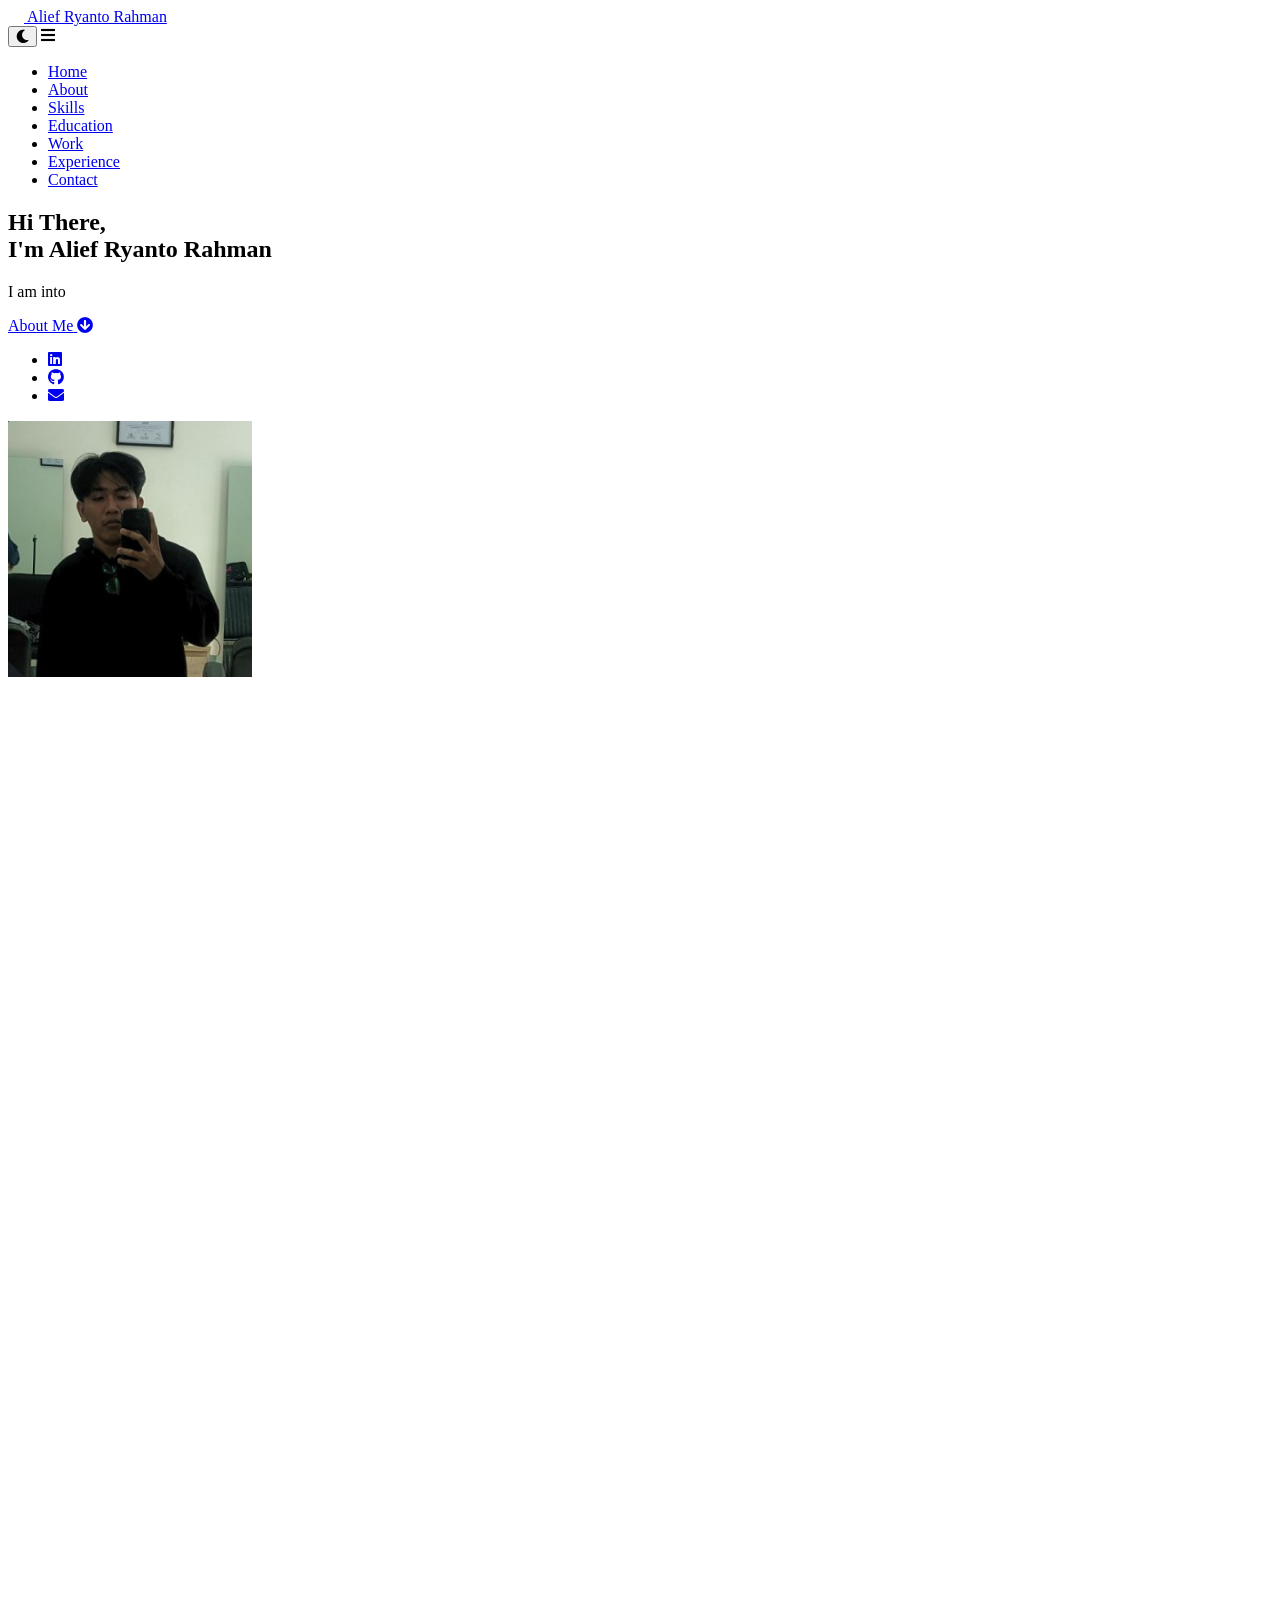
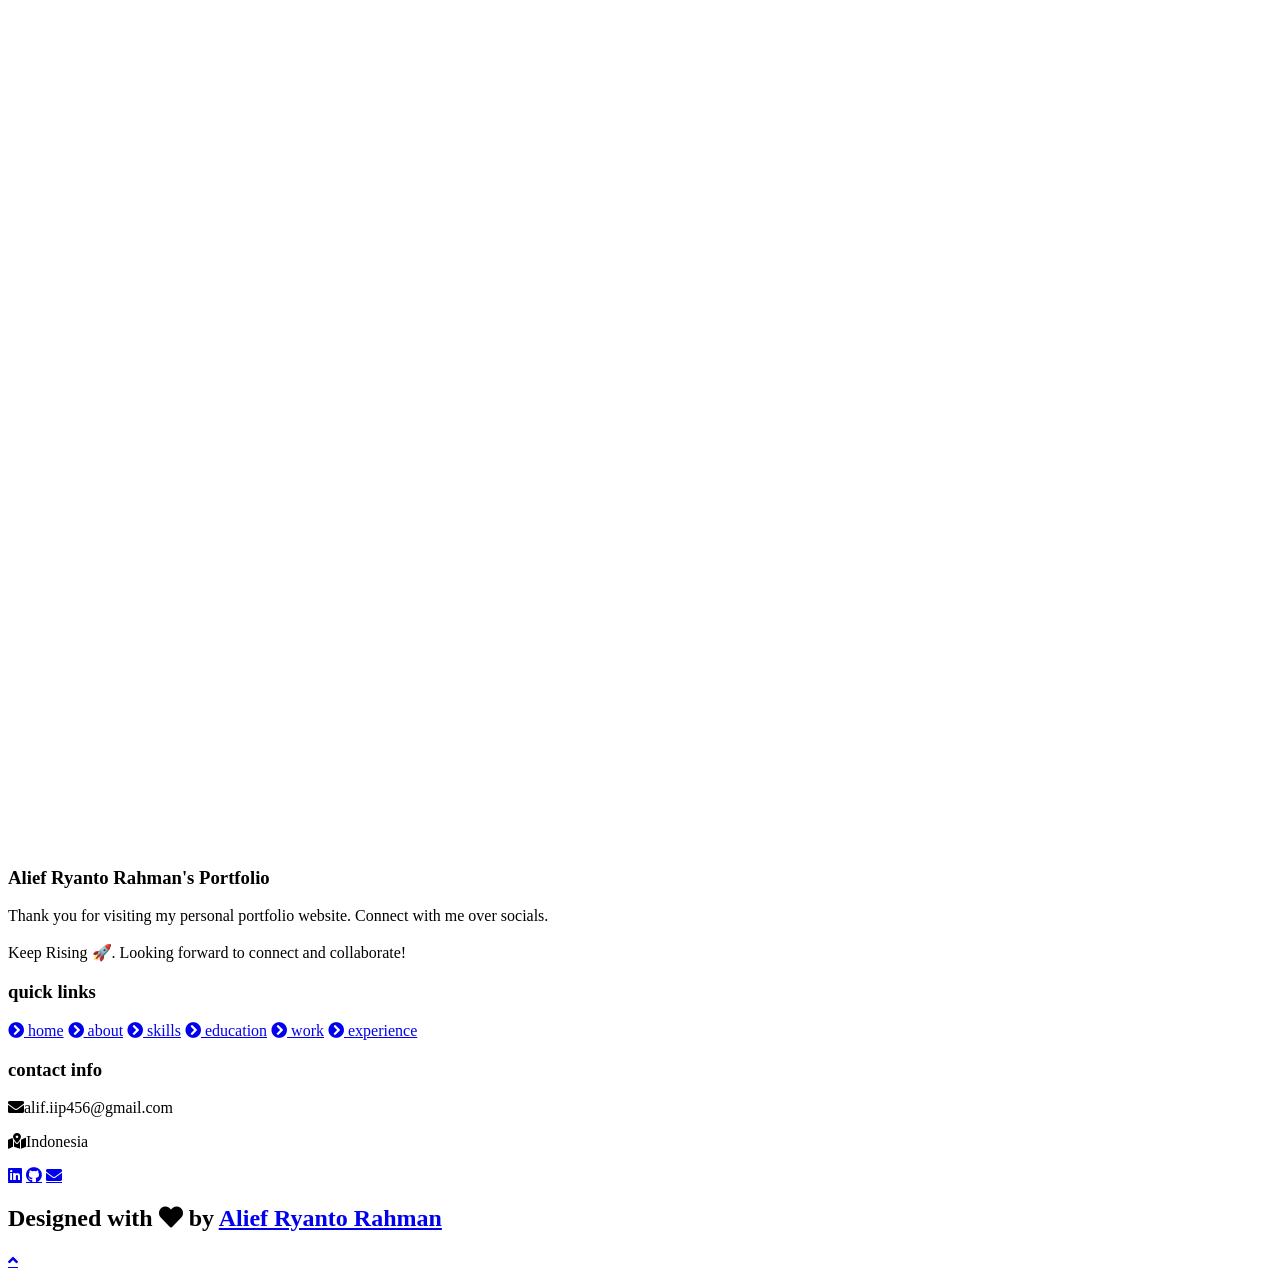
==== index.html @ 2945ee15 "Tampilkan proyek di halaman utama" ====
<!DOCTYPE html>
<html lang="en">
<head>
    <meta charset="UTF-8">
    <meta http-equiv="X-UA-Compatible" content="IE=edge">
    <meta name="viewport" content="width=device-width, initial-scale=1.0">
    <meta name="keywords" content="Alief Ryanto Rahman, portfolio, web developer, personal portfolio" />
    <meta name="description" content="Welcome to Alief Ryanto Rahman's Portfolio website." />
    <!-- Custom CSS -->
    <link rel="stylesheet" href="./assets/css/style.css">
    <!-- AOS (Animate On Scroll) CSS -->
    <link href="https://unpkg.com/aos@2.3.1/dist/aos.css" rel="stylesheet">
    <!-- Font Awesome -->
    <link rel="stylesheet" href="https://cdnjs.cloudflare.com/ajax/libs/font-awesome/5.15.3/css/all.min.css" integrity="sha512-iBBXm8fW90+nuLcSKlbmrPcLa0OT92xO1BIsZ+ywDWZCvqsWgccV3gFoRBv0z+8dLJgyAHIhR35VZc2oM/gI1w==" crossorigin="anonymous" referrerpolicy="no-referrer" />
    <!-- Favicon -->
    <link id='favicon' rel="shortcut icon" href="./assets/images/favicon.png" type="image/x-png">
    <title>Portfolio | Alief Ryanto Rahman</title>
</head>
<body oncontextmenu="return false">

<!-- pre loader -->
<!-- <div class="loader-container">
  <img draggable="false" src="./assets/images/preloader.gif" alt="">
</div> -->

<!-- navbar starts -->
<header>
        <a href="/" class="logo"><i class="fab fa-code"></i> Alief Ryanto Rahman</a>

        <div class="header-actions">
            <button id="dark-mode-toggle" class="dark-mode-btn" aria-label="Toggle Dark Mode">
                <i class="fas fa-moon"></i>
            </button>
            <div id="menu" class="fas fa-bars"></div>
        </div>
        <nav class="navbar">
            <ul>
            <li><a class="active" href="#home">Home</a></li>
            <li><a href="#about">About</a></li>
            <li><a href="#skills">Skills</a></li>
            <li><a href="#education">Education</a></li>
            <li><a href="#work">Work</a></li>
            <li><a href="#experience">Experience</a></li>
            <li><a href="#contact">Contact</a></li>
            </ul>
        </nav>
</header>
<!-- navbar ends -->


<!-- hero section starts -->
<section class="home" id="home">
    <div id="particles-js"></div>

    <div class="content">
    <h2>Hi There,<br/> I'm <span>Alief Ryanto Rahman</span></h2>
    <p>I am into <span class="typing-text"></span></p>
    <a href="#about" class="btn"><span>About Me</span>
      <i class="fas fa-arrow-circle-down"></i>
    </a>
    <div class="socials">
        <ul class="social-icons">
          <li><a class="linkedin" aria-label="LinkedIn" href="https://www.linkedin.com/in/alief-ryanto-rahman-9706b3288" target="_blank"><i class="fab fa-linkedin"></i></a></li> 
          <li><a class="github" aria-label="GitHub" href="https://github.com/lifrmn" target="_blank"><i class="fab fa-github"></i></a></li>
          <li><a class="envelope" aria-label="Email" href="mailto:alif.iip456@gmail.com"><i class="fas fa-envelope"></i></a></li>
        </ul>
      </div>
    </div>
<div class="image">
  <img draggable="false" class="tilt" src="./assets/images/foto-saya.jpg" onerror="this.onerror=null;this.src='./assets/images/hero.png';" alt="Foto Alief Ryanto Rahman">
</div>
</section>
<!-- hero section ends -->


<!-- about section starts -->
<section class="about" id="about" data-aos="fade-up" data-aos-duration="1000">
    <h2 class="heading" data-aos="zoom-in"><i class="fas fa-user-alt"></i> About <span>Me</span></h2>
    
    <div class="row">

    <div class="image">
      <img draggable="false" class="tilt" src="./assets/images/foto-saya.jpg" onerror="this.onerror=null;this.src='./assets/images/hero.png';" alt="Portrait of Alief Ryanto Rahman">
    </div>
    <div class="content">
        <h3>I'm Alief Ryanto Rahman</h3>
        <span class="tag">Informatics Engineering Student | Web Developer</span>
        
        <p>I am an Informatics Engineering student at Universitas Muhammadiyah Makassar.
          I focus on web development and digital technology, and I keep improving my skills through personal and academic projects.
          I build practical and responsive websites using HTML, CSS, JavaScript, and modern web tools.
          My main projects include UMKM Kue Tradisional and Website Kucing Polewali Mandar.</p>
        
        <div class="box-container">
            <div class="box">
              <p><span> email : </span> alif.iip456@gmail.com</p>
              <p><span> place : </span> Indonesia</p>
            </div>
        </div>
        
        <div class="resumebtn">
            <a href="https://drive.google.com/file/d/1rZiXl562q7aVyk1kJ2nO85YBAq8ixTiw/view" target="_blank" class="btn"><span>Resume</span>
                <i class="fas fa-chevron-right"></i>
            </a>
        </div>

    </div>
    </div>
</section>
<!-- about section ends -->

<!-- skills section starts -->
<section class="skills" id="skills" data-aos="fade-up" data-aos-duration="1000">

    <h2 class="heading" data-aos="zoom-in"><i class="fas fa-laptop-code"></i> Skills & <span>Abilities</span></h2>

    <div class="container">
          <div class="row" id="skillsContainer">

            <!-- <div class="bar">
              <div class="info">
                <img src="https://img.icons8.com/color/48/000000/adobe-xd.png"/>
                <span>AdobeXD</span>
              </div>
            </div> -->

      </div>
</div>
</section>
<!-- skills section ends -->


<!-- education section starts -->
<section class="education" id="education" data-aos="fade-up" data-aos-duration="1000">

  <h1 class="heading" data-aos="zoom-in"><i class="fas fa-graduation-cap"></i> My <span>Education</span></h1>

    <p class="qoute">Education is not the learning of facts, but the training of the mind to think.</p>

    <div class="box-container">

    <div class="box">
        <div class="image">
        <img draggable="false" src="./assets/images/educat/unismuh.png" alt="Universitas Muhammadiyah Makassar">
        </div>
        <div class="content">
        <h3>Bachelor of Engineering in Informatics</h3>
        <p>Universitas Muhammadiyah Makassar</p>
        <h4>2022-2026 | Pursuing</h4>
        </div>
    </div>

    <div class="box">
      <div class="image">
      <img draggable="false" src="./assets/images/educat/school.jpg" alt="SMAN 3 Polewali Mandar">
      </div>
      <div class="content">
      <h3>Senior High School (SMA)</h3>
      <p>SMA 3 Polewali Mandar</p>
      <h4>2018-2021 | Completed</h4>
      </div>
    </div>

</div>
</section>
<!-- education section ends -->


<!-- work project section starts -->
<section class="work" id="work" data-aos="fade-up" data-aos-duration="1000">

  <h2 class="heading" data-aos="zoom-in"><i class="fas fa-laptop-code"></i> Projects <span>Made</span></h2>

  <div class="box-container">

    <!-- <div class="box tilt">
      <img draggable="false" src="./assets/images/projects/portfolio1.PNG" alt="" />
      <div class="content">
        <div class="tag">
        <h3>Portfolio Website</h3>
        </div>
        <div class="desc">
          <p>Personal portfolio website. Don't need much info about it, just scroll down. You're here only!</p>
          <div class="btns">
            <a href="#" class="btn" target="_blank"><i class="fas fa-eye"></i> View</a>
            <a href="https://github.com/lifrmn/Portfolio-Website" class="btn" target="_blank">Code <i class="fas fa-code"></i></a>
          </div>
        </div>
      </div>
    </div> -->

</div>

<div class="viewall">
  <a href="/projects" class="btn"><span>View All</span>
    <i class="fas fa-arrow-right"></i>
</a>
</div>

</section>
<!-- work project section ends -->

<!-- experience section starts -->
<section class="experience" id="experience" data-aos="fade-up" data-aos-duration="1000">

  <h2 class="heading" data-aos="zoom-in"><i class="fas fa-briefcase"></i> Experience </h2>

  <div class="timeline">

    <div class="container right">
      <div class="content">
        <div class="tag">
          <h2>Universitas Muhammadiyah Makassar</h2>
        </div>
        <div class="desc">
            <h3>Informatics Engineering Student</h3>
            <p>2022 - Present</p>
        </div>
      </div>
    </div>

    <div class="container left">
      <div class="content">
        <div class="tag">
          <h2>UMKM Kue Tradisional</h2>
        </div>
        <div class="desc">
            <h3>Web Project Development</h3>
            <p>Personal Project</p>
        </div>
      </div>
    </div>

    <div class="container right">
      <div class="content">
        <div class="tag">
          <h2>Website Kucing Polewali Mandar</h2>
        </div>
        <div class="desc">
            <h3>Web Project Development</h3>
            <p>Personal Project</p>
        </div>
      </div>
    </div>
  </div>

  <div class="morebtn">
    <a href="/experience" class="btn"><span>View All</span>
      <i class="fas fa-arrow-right"></i>
  </a>
  </div>

</div>

</section>
<!-- experience section ends -->

<!-- contact section starts -->
<section class="contact" id="contact" data-aos="fade-up" data-aos-duration="1000">
  
  <h2 class="heading" data-aos="zoom-in"><i class="fas fa-headset"></i> Get in <span>Touch</span></h2>

  <div class="container">
    <div class="content">
      <div class="image-box">
        <img draggable="false" src="./assets/images/contact1.png" alt="">
      </div>
    <form id="contact-form">
      
      <div class="form-group">
        <div class="field">
          <input type="text" name="name" placeholder="Name" required>
          <i class='fas fa-user'></i>
        </div>
        <div class="field">
          <input type="text" name="email" placeholder="Email" required>
          <i class='fas fa-envelope'></i>
        </div>
        <div class="field">
          <input type="text" name="phone" placeholder="Phone">
          <i class='fas fa-phone-alt'></i>
        </div>
        <div class="message">
        <textarea placeholder="Message" name="message" required></textarea>
        <i class="fas fa-comment-dots"></i>
        </div>
        </div>
      <div class="button-area">
        <button type="submit">
          Submit <i class="fa fa-paper-plane"></i></button>
      </div>
    </form>
  </div>
  </div>
</section>
<!-- contact section ends -->


<!-- footer section starts -->
<section class="footer">

  <div class="box-container">

      <div class="box">
          <h3>Alief Ryanto Rahman's Portfolio</h3>
          <p>Thank you for visiting my personal portfolio website. Connect with me over socials. <br/> <br/> Keep Rising 🚀. Looking forward to connect and collaborate!</p>
      </div>

      <div class="box">
          <h3>quick links</h3>
          <a href="#home"><i class="fas fa-chevron-circle-right"></i> home</a>
          <a href="#about"><i class="fas fa-chevron-circle-right"></i> about</a>
          <a href="#skills"><i class="fas fa-chevron-circle-right"></i> skills</a>
          <a href="#education"><i class="fas fa-chevron-circle-right"></i> education</a>
          <a href="#work"><i class="fas fa-chevron-circle-right"></i> work</a>
          <a href="#experience"><i class="fas fa-chevron-circle-right"></i> experience</a>
      </div>

      <div class="box">
          <h3>contact info</h3>
          <p> <i class="fas fa-envelope"></i>alif.iip456@gmail.com</p>
          <p> <i class="fas fa-map-marked-alt"></i>Indonesia</p>
          <div class="share">

              <a href="https://www.linkedin.com/in/alief-ryanto-rahman-9706b3288" class="fab fa-linkedin" aria-label="LinkedIn" target="_blank"></a>
              <a href="https://github.com/lifrmn" class="fab fa-github" aria-label="GitHub" target="_blank"></a>
              <a href="mailto:alif.iip456@gmail.com" class="fas fa-envelope" aria-label="Mail" target="_blank"></a>
          </div>
      </div>
  </div>

  <h1 class="credit">Designed with <i class="fa fa-heart pulse"></i> by <a href="https://www.linkedin.com/in/alief-ryanto-rahman-9706b3288"> Alief Ryanto Rahman</a></h1>

</section>
<!-- footer section ends -->


<!-- scroll top btn -->
<a href="#home" aria-label="ScrollTop" class="fas fa-angle-up" id="scroll-top"></a>
<!-- scroll back to top -->


<!-- ==== ALL MAJOR JAVASCRIPT CDNS STARTS ==== -->
<!-- jquery cdn -->
<script src="https://cdnjs.cloudflare.com/ajax/libs/jquery/3.6.0/jquery.min.js" integrity="sha512-894YE6QWD5I59HgZOGReFYm4dnWc1Qt5NtvYSaNcOP+u1T9qYdvdihz0PPSiiqn/+/3e7Jo4EaG7TubfWGUrMQ==" crossorigin="anonymous" referrerpolicy="no-referrer"></script>

<!-- typed.js cdn -->
<script src="https://cdnjs.cloudflare.com/ajax/libs/typed.js/2.0.5/typed.min.js" integrity="sha512-1KbKusm/hAtkX5FScVR5G36wodIMnVd/aP04af06iyQTkD17szAMGNmxfNH+tEuFp3Og/P5G32L1qEC47CZbUQ==" crossorigin="anonymous" referrerpolicy="no-referrer"></script>

<!-- particle.js links -->
<script src="./assets/js/particles.min.js"></script>
<script src="./assets/js/app.js"></script>

<!-- vanilla tilt.js links -->
<script src="https://cdnjs.cloudflare.com/ajax/libs/vanilla-tilt/1.7.0/vanilla-tilt.min.js" integrity="sha512-SttpKhJqONuBVxbRcuH0wezjuX+BoFoli0yPsnrAADcHsQMW8rkR84ItFHGIkPvhnlRnE2FaifDOUw+EltbuHg==" crossorigin="anonymous" referrerpolicy="no-referrer"></script>

<!-- scroll reveal anim -->
<script src="https://unpkg.com/scrollreveal"></script>

<!-- AOS (Animate On Scroll) JS -->
<script src="https://unpkg.com/aos@2.3.1/dist/aos.js"></script>

<script
      type="text/javascript"
      src="https://cdn.jsdelivr.net/npm/emailjs-com@3/dist/email.min.js"
    ></script>

<!-- ==== ALL MAJOR JAVASCRIPT CDNS ENDS ==== -->

<script src="./assets/js/script.js"></script>

<script>
  fetch('/projects/projects.json')
    .then(res => res.json())
    .then(projects => {
      let container = document.querySelector('.work .box-container');
      let html = '';
      projects.forEach(p => {
        html += `
        <div class="box tilt">
          <img draggable="false" src="/assets/images/projects/${p.image}" alt="${p.name}" />
          <div class="content">
            <div class="tag"><h3>${p.name}</h3></div>
            <div class="desc">
              <p>${p.desc}</p>
              <div class="btns">
                <a href="${p.links.view}" class="btn" target="_blank"><i class="fas fa-eye"></i> View</a>
                <a href="${p.links.code}" class="btn" target="_blank">Code <i class="fas fa-code"></i></a>
              </div>
            </div>
          </div>
        </div>`;
      });
      container.innerHTML = html;
    });
</script>

</body>
</html>
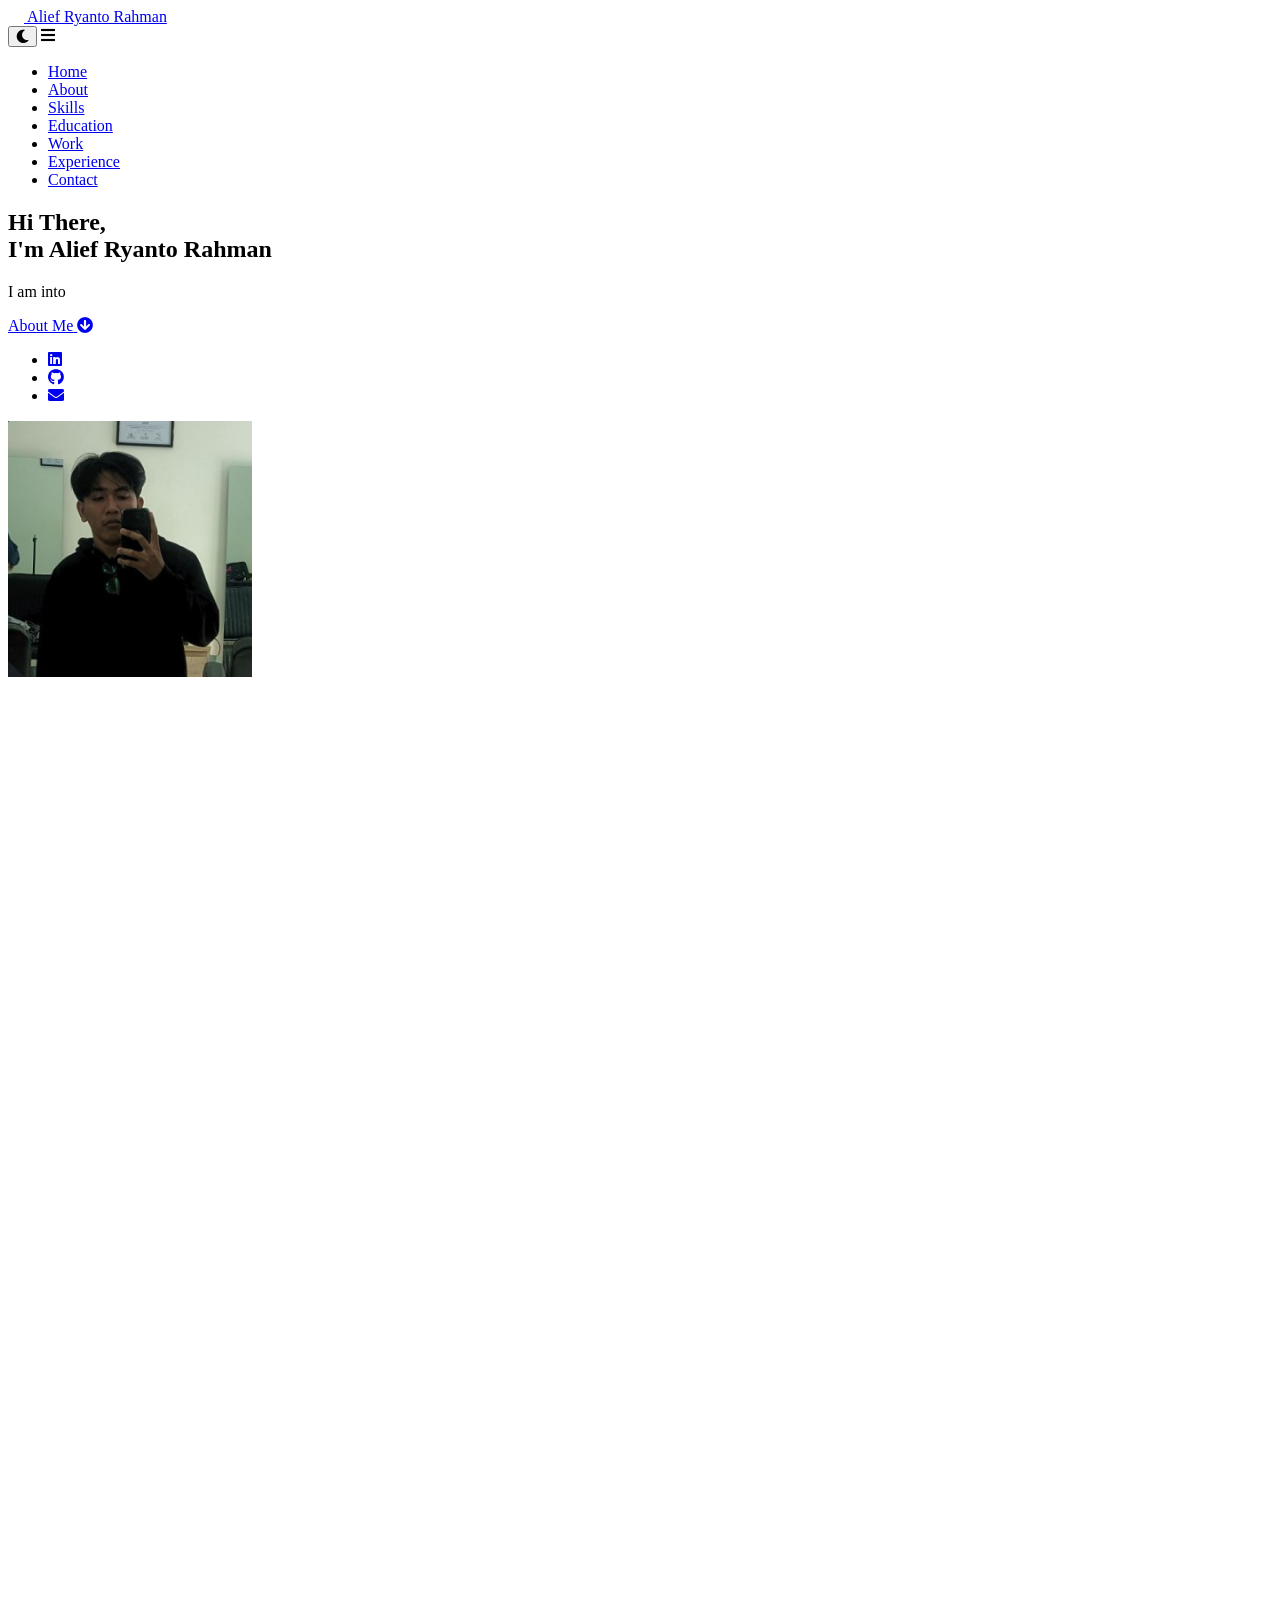
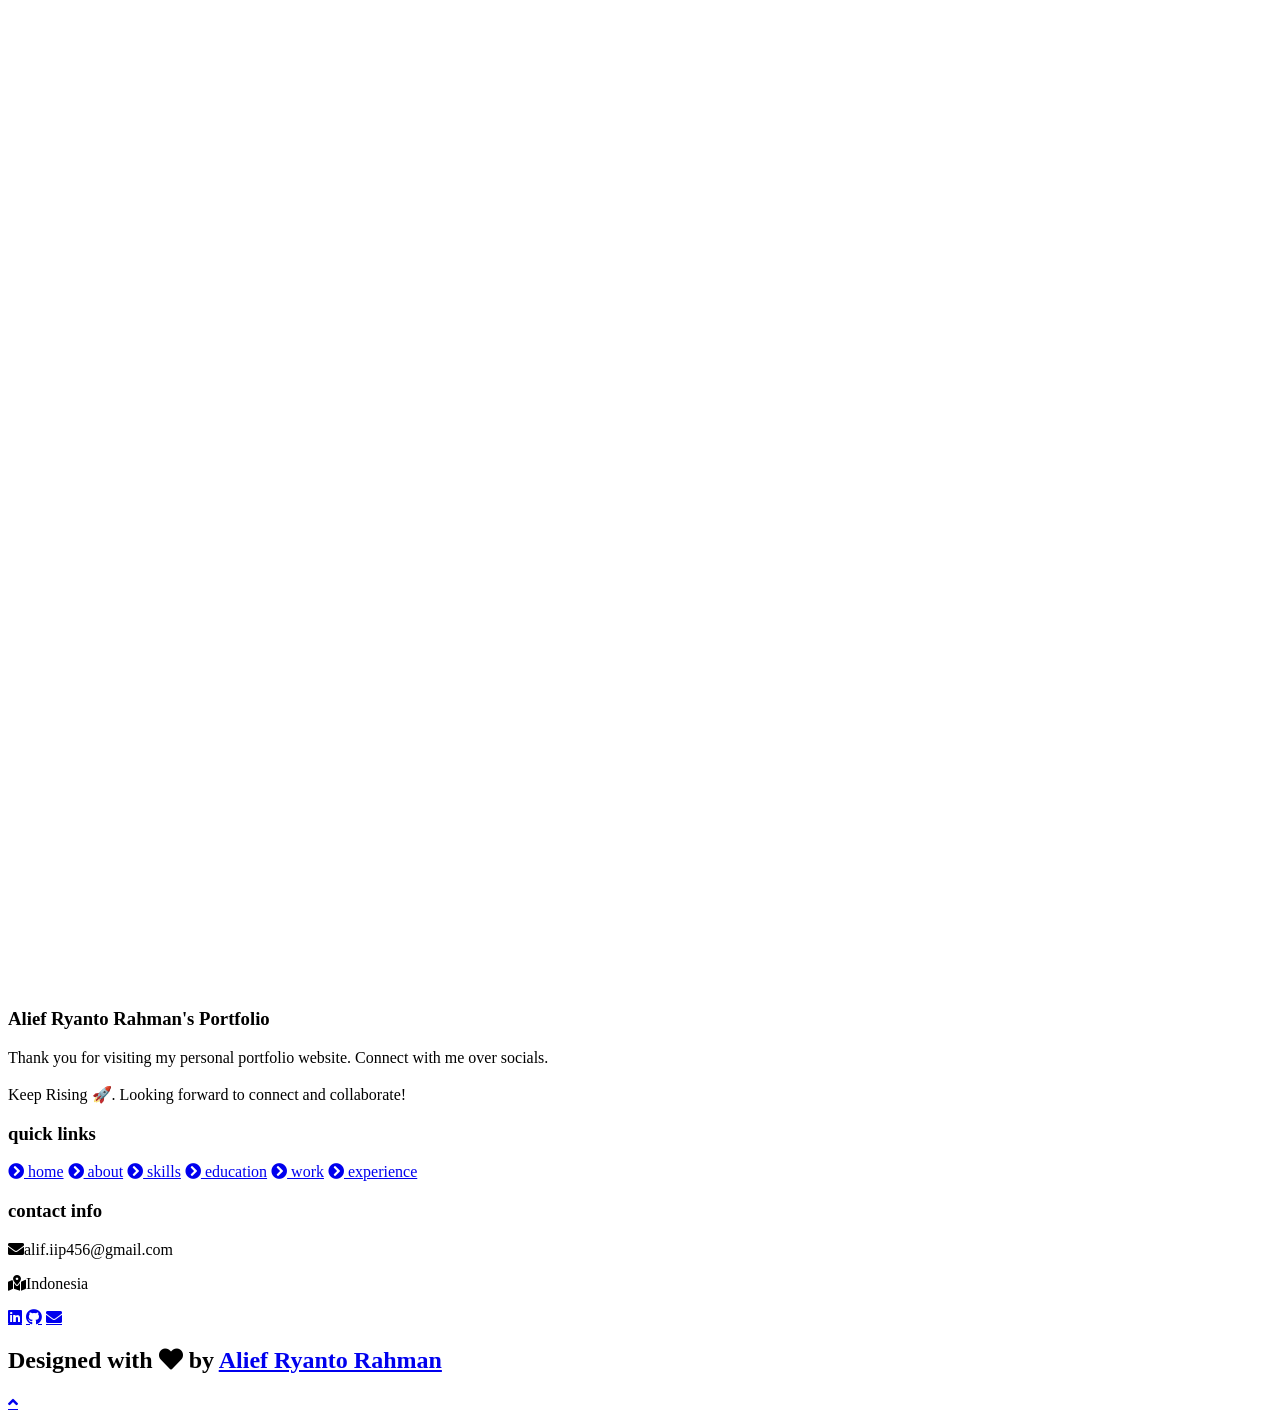
==== commit d1681611: "Hapus nomor HP dari about" ====
--- a/index.html
+++ b/index.html
@@ -86,15 +86,12 @@
         <h3>I'm Alief Ryanto Rahman</h3>
         <span class="tag">Informatics Engineering Student | Web Developer</span>
         
-        <p>I am an Informatics Engineering student at Universitas Muhammadiyah Makassar.
-          I focus on web development and digital technology, and I keep improving my skills through personal and academic projects.
-          I build practical and responsive websites using HTML, CSS, JavaScript, and modern web tools.
-          My main projects include UMKM Kue Tradisional and Website Kucing Polewali Mandar.</p>
+        <p>Third-year Informatics Engineering student at Universitas Muhammadiyah Makassar with a strong foundation in web and application development. Passionate about finance, economics, stocks, cryptocurrency, and digital technologies. Experienced in IT operations and financial administration through internship at the Department of Industry and Trade of South Sulawesi Province.</p>
         
         <div class="box-container">
             <div class="box">
               <p><span> email : </span> alif.iip456@gmail.com</p>
-              <p><span> place : </span> Indonesia</p>
+              <p><span> place : </span> Makassar, South Sulawesi, Indonesia</p>
             </div>
         </div>
         
@@ -208,6 +205,19 @@
   <div class="timeline">
 
     <div class="container right">
+      <div class="content">
+        <div class="tag">
+          <h2>Dinas Perindustrian dan Perdagangan Prov. Sulawesi Selatan</h2>
+        </div>
+        <div class="desc">
+            <h3>Finance Intern</h3>
+            <p>July 2025 – October 2025</p>
+            <p>Assisted with recording, filing, and reviewing financial documents. Performed data entry and organized financial records according to department requirements.</p>
+        </div>
+      </div>
+    </div>
+
+    <div class="container left">
       <div class="content">
         <div class="tag">
           <h2>Universitas Muhammadiyah Makassar</h2>
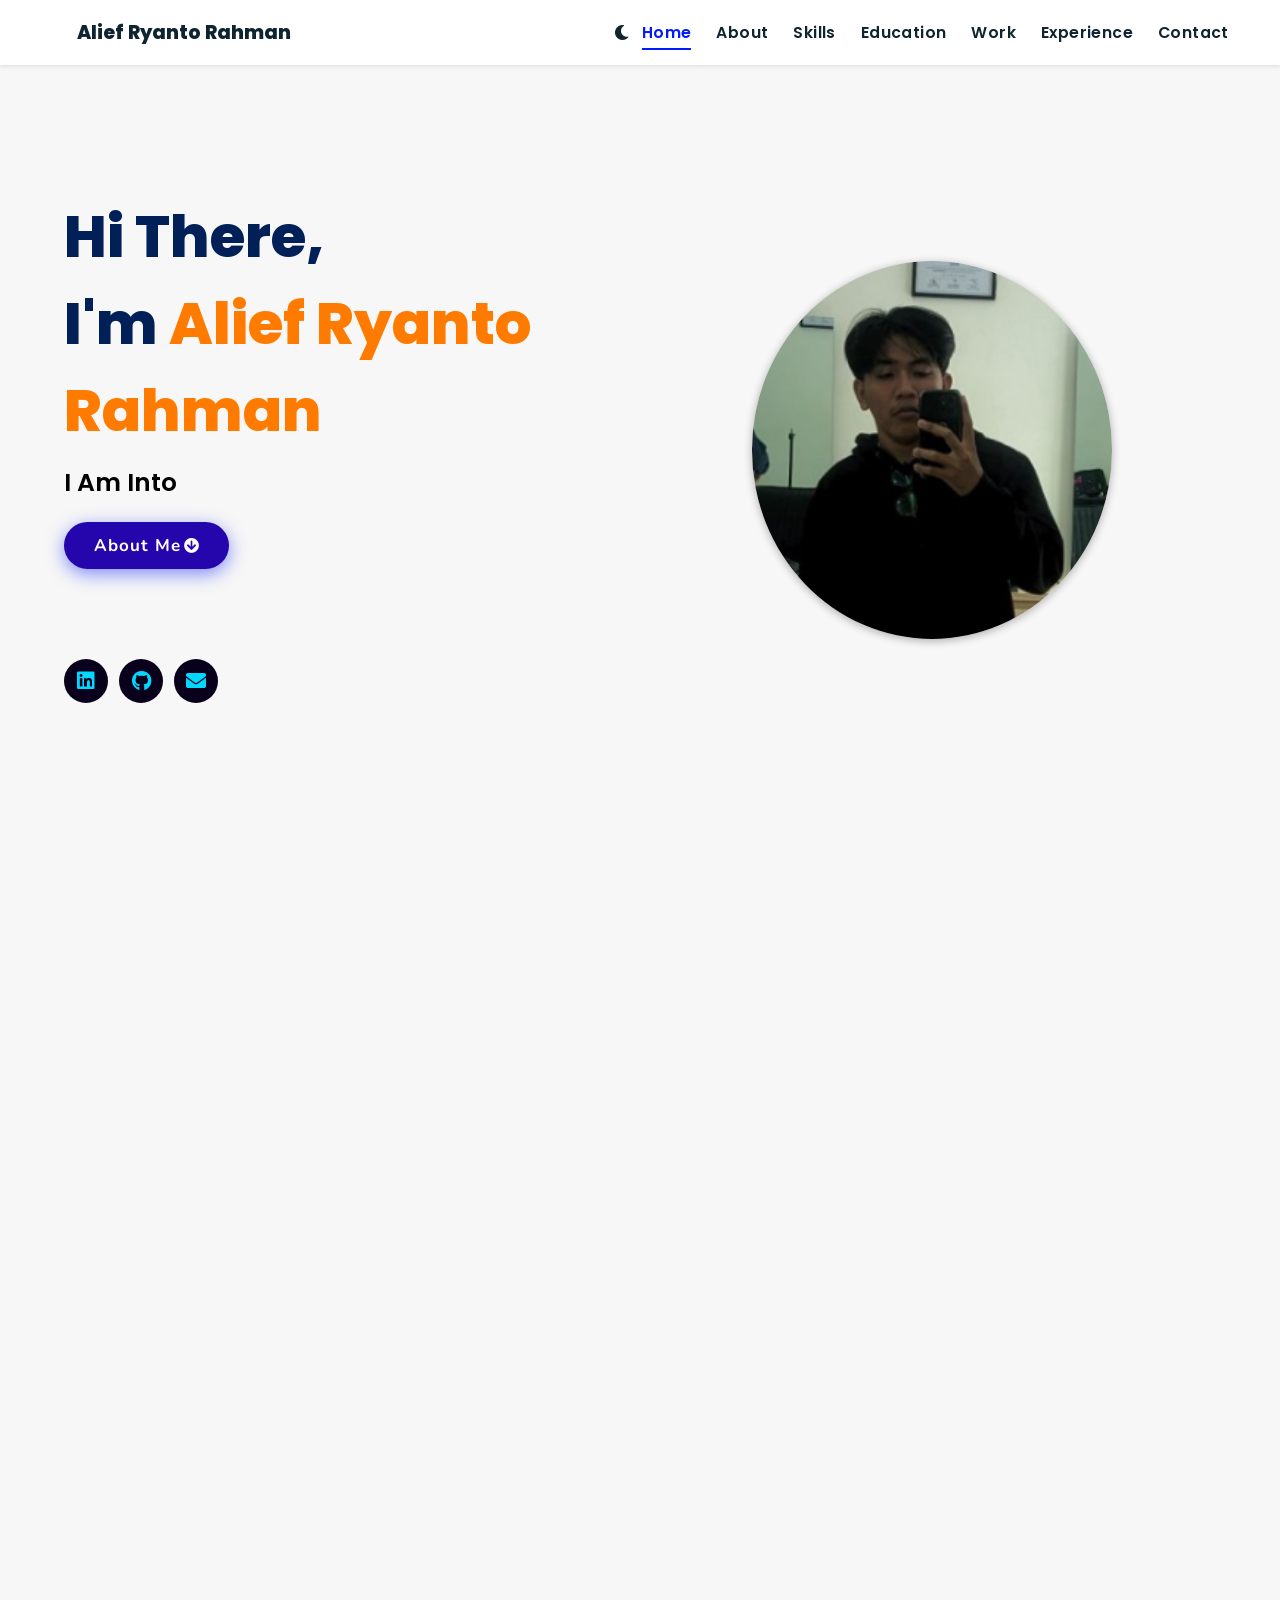
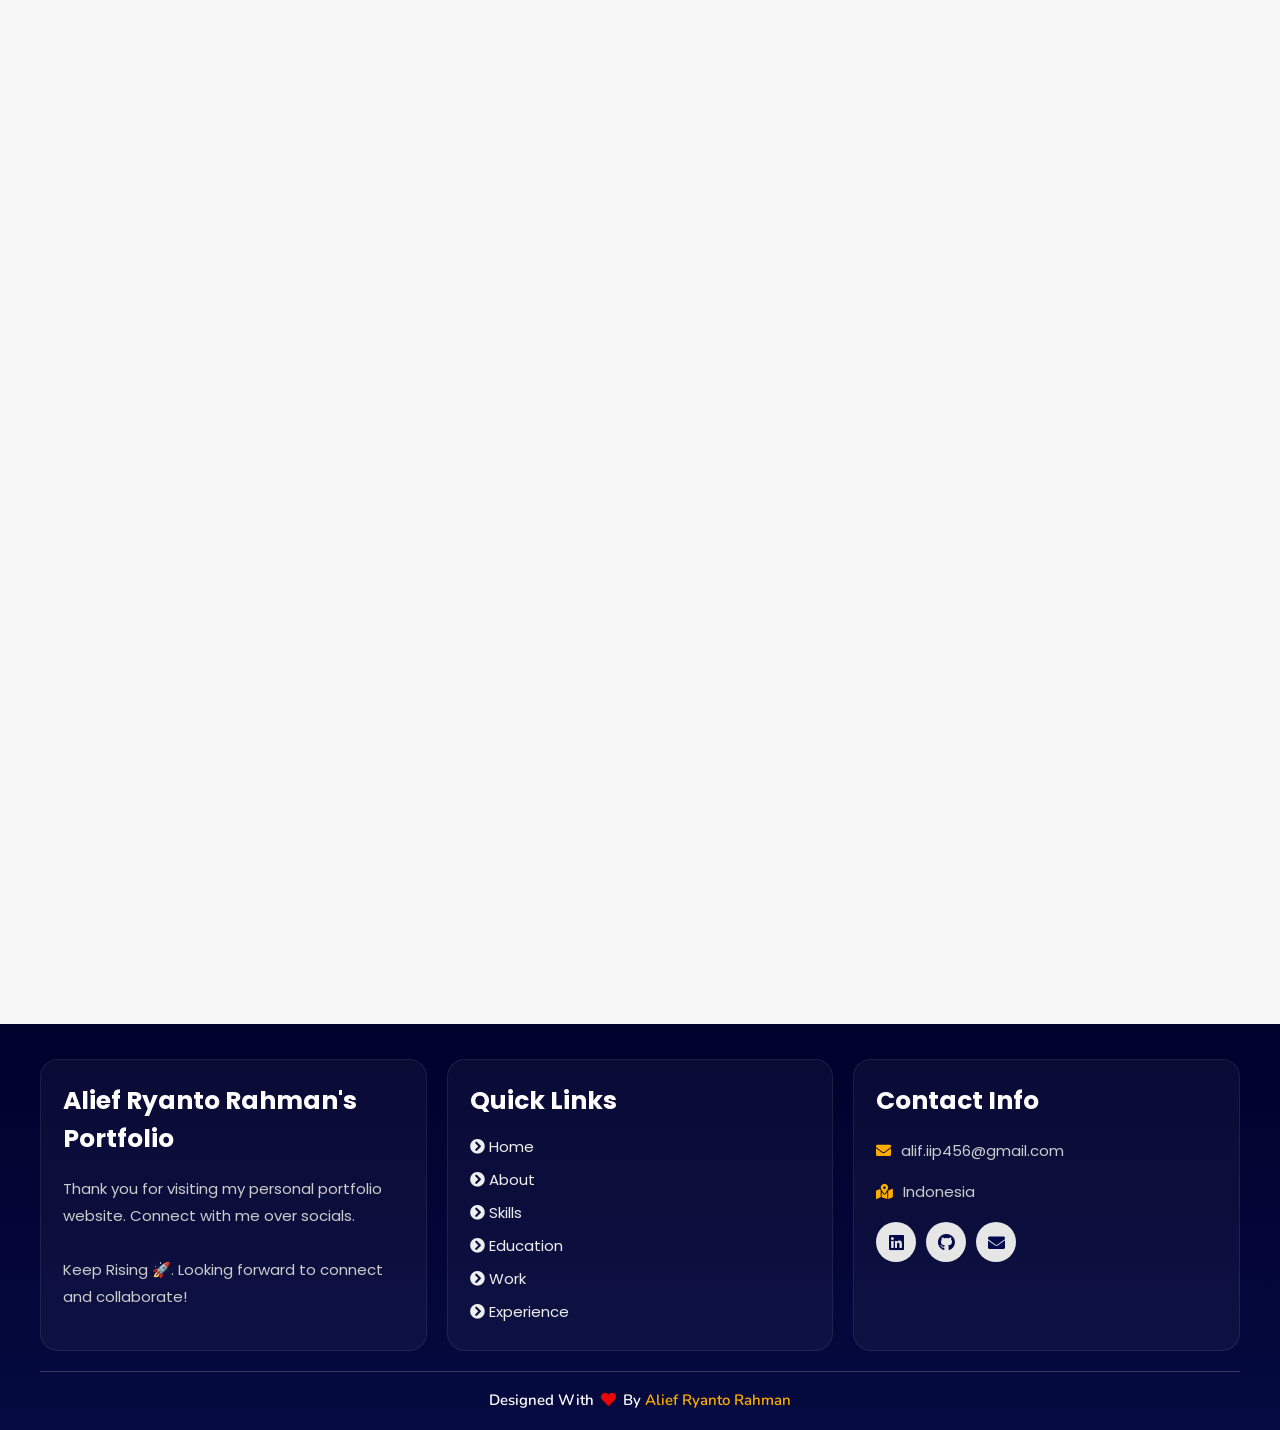
==== commit c357324b: "oke" ====
--- a/index.html
+++ b/index.html
@@ -273,7 +273,7 @@
   <div class="container">
     <div class="content">
       <div class="image-box">
-        <img draggable="false" src="./assets/images/contact1.png" alt="">
+        <i class="fas fa-headset contact-icon"></i>
       </div>
     <form id="contact-form">
       
--- a/assets/css/style.css
+++ b/assets/css/style.css
@@ -0,0 +1,1616 @@
+@import url("https://fonts.googleapis.com/css2?family=Poppins:wght@400;600;700&display=swap");
+@import url("https://fonts.googleapis.com/css2?family=Nunito:ital,wght@0,300;0,400;0,600;0,700;1,300;1,400&display=swap");
+
+* {
+  margin: 0;
+  padding: 0;
+  box-sizing: border-box;
+  text-decoration: none;
+  outline: none;
+  border: none;
+  text-transform: capitalize;
+  transition: all 0.2s linear;
+}
+html {
+  font-size: 62.5%;
+  overflow-x: hidden;
+  scroll-behavior: smooth;
+}
+body {
+  background: #f7f7f7;
+  font-family: "Poppins", sans-serif;
+}
+
+*::selection {
+  background: #2b3dda;
+  color: #fff;
+}
+
+html {
+  font-size: 62.5%;
+  overflow-x: hidden;
+}
+html::-webkit-scrollbar {
+  width: 0.8rem;
+}
+html::-webkit-scrollbar-track {
+  background: rgb(235, 202, 245);
+}
+html::-webkit-scrollbar-thumb {
+  background: #420177;
+}
+
+/* pre loader start */
+.loader-container {
+  position: fixed;
+  top: 0;
+  left: 0;
+  z-index: 10000;
+  background: #e6eff1;
+  display: flex;
+  align-items: center;
+  justify-content: center;
+  height: 100%;
+  width: 100%;
+}
+.loader-container.fade-out {
+  top: -120%;
+}
+/* pre loader end */
+
+/* navbar starts */
+header {
+  position: fixed;
+  top: 0;
+  left: 0;
+  right: 0;
+  z-index: 1000;
+  display: flex;
+  align-items: center;
+  justify-content: flex-start;
+  padding: 1.7rem clamp(1.6rem, 4vw, 10%);
+  height: 6.5rem;
+  background-color: #fff;
+  box-shadow: 0 1px 4px rgba(146, 161, 176, 0.3);
+}
+section {
+  min-height: 100vh;
+  padding: 2rem clamp(1.6rem, 5vw, 9%);
+}
+.heading {
+  font-size: 3.5rem;
+  color: rgb(32, 32, 32);
+  font-weight: 800;
+  text-align: center;
+}
+.heading span {
+  color: rgb(115, 3, 167);
+}
+header .logo {
+  font-size: 1.9rem;
+  font-weight: 800;
+  text-decoration: none;
+  color: #0e2431;
+}
+header .logo i {
+  font-size: 2.2rem;
+}
+header .logo:hover {
+  color: #fc8c05;
+}
+header .navbar ul {
+  list-style: none;
+  display: flex;
+  justify-content: center;
+  align-items: center;
+}
+header .navbar li {
+  margin-left: 2.5rem;
+}
+header .navbar li:first-child {
+  margin-left: 0.8rem;
+}
+header .navbar ul li a {
+  font-size: 1.57rem;
+  color: #0e2431;
+  font-weight: 600;
+  text-decoration: none;
+  letter-spacing: 0.04rem;
+  transition: 0.2s;
+}
+header .navbar ul li a.active,
+header .navbar ul li a:hover {
+  color: #011aff;
+  border-bottom: 0.2rem solid #011aff;
+  padding: 0.5rem 0;
+}
+/* navbar ends */
+
+/* hamburger icon starts*/
+#menu {
+  font-size: 3rem;
+  cursor: pointer;
+  color: rgb(24, 2, 63);
+  display: none;
+}
+@media (max-width: 768px) {
+  #menu {
+    display: block;
+  }
+  header .navbar {
+    position: fixed;
+    top: 6.5rem;
+    right: -120%;
+    width: 75%;
+    height: 100%;
+    text-align: left;
+    align-items: flex-start;
+    background-color: #0e0f31;
+  }
+  header .navbar ul {
+    flex-flow: column;
+    padding: 1rem;
+  }
+  header .navbar ul li {
+    text-align: center;
+    width: 100%;
+    margin: 1rem 0;
+    border-radius: 0.5rem;
+    width: 26rem;
+  }
+  header .navbar ul li a {
+    display: block;
+    padding: 1rem;
+    text-align: left;
+    color: #fff;
+    font-size: 2rem;
+  }
+  header .navbar ul li a.active,
+  header .navbar ul li a:hover {
+    padding: 1rem;
+    color: #fff;
+    border-radius: 0.5rem;
+    border-bottom: 0.5rem solid #011aff;
+  }
+  .fa-times {
+    transform: rotate(180deg);
+  }
+  header .navbar.nav-toggle {
+    right: 0;
+  }
+}
+/* hamburger icon ends */
+
+/* hero section starts*/
+.home {
+  position: relative;
+  display: flex;
+  flex-wrap: wrap;
+  gap: 1.5rem;
+  min-height: 100vh;
+  align-items: center;
+}
+.home #particles-js {
+  position: absolute;
+  top: 0;
+  left: 0;
+  height: 100%;
+  width: 100%;
+}
+.home::before {
+  content: "";
+  position: absolute;
+  top: 0;
+  left: 0;
+  height: 100%;
+  width: 100%;
+}
+.home .content {
+  flex: 1 1 40rem;
+  padding-top: 1rem;
+  z-index: 1;
+}
+.home .image {
+  flex: 1 1 40rem;
+  display: flex;
+  justify-content: center;
+  z-index: 1;
+}
+.home .image img {
+  width: min(100%, 36rem);
+  border-radius: 50%;
+  box-shadow: 0 2px 8px rgba(0, 0, 0, 0.3);
+  cursor: pointer;
+}
+.home .image img:hover {
+  box-shadow: 0 5px 15px rgba(0, 0, 0, 0.5);
+}
+.home .content h2 {
+  font-size: clamp(3.8rem, 6vw, 5.8rem);
+  font-weight: 800;
+  color: #002057;
+}
+.home .content h2 span {
+  font-size: inherit;
+  font-weight: 800;
+  color: #ff7b00;
+}
+.home .content p {
+  font-size: clamp(2rem, 3vw, 2.5rem);
+  color: #000;
+  font-weight: 600;
+  padding: 1rem 0;
+}
+.home .content p span {
+  font-size: inherit;
+  color: rgb(148, 8, 8);
+  font-weight: 600;
+  padding: 1rem 0;
+}
+.home .btn {
+  margin-top: 1rem;
+  position: relative;
+  display: inline-flex;
+  align-items: center;
+  line-height: 0;
+  padding: 1.6rem 3rem;
+  border-radius: 4em;
+  transition: 0.5s;
+  color: #fff;
+  background: #2506ad;
+  box-shadow: 0px 5px 18px rgba(48, 68, 247, 0.6);
+  font-family: "Nunito", sans-serif;
+}
+.home .btn span {
+  font-weight: 700;
+  font-size: 1.7rem;
+  letter-spacing: 0.1rem;
+}
+.home .btn i {
+  margin-left: 0.3rem;
+  font-size: 1.5rem;
+  transition: 0.3s;
+}
+.home .btn:hover {
+  background: #1a047e;
+}
+.home .btn:hover i {
+  transform: translateX(5px);
+}
+/* social icons start */
+.socials {
+  position: relative;
+  margin-top: 9rem;
+}
+.socials .social-icons {
+  padding-left: 0;
+  margin-bottom: 0;
+  list-style: none;
+}
+.socials .social-icons li {
+  display: inline-block;
+  margin-bottom: 14px;
+}
+.social-icons a {
+  font-size: 2rem;
+  display: inline-block;
+  line-height: 44px;
+  color: #00d9ff;
+  background-color: #09011b;
+  width: 44px;
+  height: 44px;
+  text-align: center;
+  margin-right: 8px;
+  border-radius: 100%;
+  -webkit-transition: all 0.2s linear;
+  -o-transition: all 0.2s linear;
+  transition: all 0.2s linear;
+}
+.social-icons a:active,
+.social-icons a:focus,
+.social-icons a:hover {
+  color: #fff;
+  background-color: #0685da;
+}
+.social-icons a.github:hover {
+  background-color: #0e0e0e;
+}
+.social-icons a.twitter:hover {
+  background-color: #00aced;
+}
+.social-icons a.linkedin:hover {
+  background-color: #007bb6;
+}
+.social-icons a.dev:hover {
+  background-color: #070707;
+}
+.social-icons a.instagram:hover {
+  background-color: #ee00da;
+}
+/* social icons end */
+
+/* hero media queries starts*/
+@media (max-width: 450px) {
+  .home .btn {
+    margin: 2.5rem 0 0;
+  }
+  .socials {
+    margin-top: 4rem;
+  }
+  .home .content p {
+    font-size: 2.2rem;
+  }
+  .home .content p span {
+    font-size: 2.2rem;
+  }
+}
+@media (max-width: 768px) {
+  .home {
+    justify-content: center;
+    text-align: center;
+    padding-top: 8rem;
+    gap: 3rem;
+  }
+  .home .content {
+    order: 2;
+    flex-basis: 100%;
+  }
+  .home .image {
+    order: 1;
+    flex-basis: 100%;
+  }
+  .home .image img {
+    width: min(78vw, 32rem);
+  }
+  .socials {
+    margin-top: 3rem;
+  }
+}
+/* hero media queries ends*/
+/* hero section end */
+
+/* about section starts */
+.about {
+  background: rgb(255, 255, 255);
+}
+.about .row {
+  display: flex;
+  flex-direction: row;
+  gap: 2rem;
+  flex-wrap: wrap;
+  padding: 4rem;
+}
+.about .row .image {
+  display: flex;
+  justify-content: center;
+  align-items: center;
+  flex: 1 1 35rem;
+}
+.about .row .image img {
+  display: block;
+  width: min(100%, 32rem);
+  aspect-ratio: 1 / 1;
+  object-fit: cover;
+  object-position: 34% 18%;
+  border-radius: 50%;
+  box-shadow: 0 5px 10px rgba(0, 0, 0, 0.6);
+  transition: 0.3s;
+  cursor: pointer;
+}
+.about .row .image img:hover {
+  transform: scale(1.02);
+}
+.about .row .content {
+  flex: 1 1 45rem;
+  padding: 3rem;
+}
+.about .row .content h3 {
+  color: rgb(27, 27, 27);
+  font-size: 2.5rem;
+}
+.about .row .content .tag {
+  font-size: 1.4rem;
+  color: #020133;
+  font-weight: 600;
+  margin-top: 1rem;
+}
+.about .row .content p {
+  font-size: 1.5rem;
+  margin-top: 1.5rem;
+  font-family: "Nunito";
+  font-weight: 600;
+  text-transform: none;
+}
+.about .row .content .box-container {
+  display: flex;
+  flex-wrap: wrap;
+  gap: 1.5rem;
+  font-family: "Nunito";
+  font-weight: 600;
+}
+.about .row .content .box-container .box p {
+  text-transform: none;
+}
+.about .row .content .box-container .box p span {
+  color: #011aff;
+}
+.resumebtn {
+  margin-top: 6rem;
+}
+.resumebtn .btn {
+  padding: 1.7rem 3rem;
+  border-radius: 0.5em;
+  transition: 0.3s;
+  color: #fff;
+  background: #2506ad;
+  box-shadow: 0px 5px 10px rgba(48, 68, 247, 0.6);
+  font-family: "Nunito", sans-serif;
+}
+.resumebtn .btn span {
+  font-weight: 600;
+  font-size: 1.8rem;
+  letter-spacing: 0.1rem;
+}
+.resumebtn .btn i {
+  margin-left: 0.3rem;
+  font-size: 1.2rem;
+  transition: 0.3s;
+}
+.resumebtn .btn:hover {
+  background: #1a047e;
+}
+.resumebtn .btn:hover i {
+  transform: translateX(5px);
+}
+/* about media queries starts*/
+@media screen and (max-width: 600px) {
+  .about .row .image {
+    margin-top: 2rem;
+  }
+  .about .row .image img {
+    width: min(80vw, 28rem);
+  }
+  .about .row {
+    padding: 0.5rem;
+    margin-bottom: 7rem;
+  }
+  .about .row .content {
+    padding: 1rem;
+  }
+  .about .row .content .box-container {
+    gap: 0;
+  }
+}
+/* about media queries ends*/
+/* about section ends */
+
+/* skills section starts */
+.skills {
+  min-height: 90vh;
+  background: linear-gradient(to bottom, #57059e, #4a00e0);
+}
+.skills h2 {
+  color: #fff;
+}
+.skills .heading span {
+  color: rgb(255, 230, 0);
+}
+.skills .container {
+  background: rgba(0, 0, 22, 0.4);
+  color: #fff;
+  border-radius: 1rem;
+  padding: 2rem;
+  width: 90%;
+  margin: auto;
+  margin-top: 2rem;
+}
+.skills .container .row {
+  display: grid;
+  grid-template-columns: repeat(auto-fit, minmax(14rem, 1fr));
+  flex-wrap: wrap;
+  gap: 1.8rem;
+}
+.skills .container .bar {
+  margin-bottom: 15px;
+  padding: 10px;
+  border-radius: 1rem;
+  box-shadow: 0 4px 10px rgba(0, 0, 0, 0.2);
+  background: rgba(0, 0, 22, 0.9);
+  transition: 0.2s;
+}
+.skills .container .bar:hover {
+  box-shadow: 0 8px 10px rgba(0, 2, 68, 0.8) !important;
+  background-color: rgba(0, 0, 0, 0.9) !important;
+}
+.skills .container .bar .info {
+  display: flex;
+  flex-direction: column;
+  align-items: center;
+  gap: 1rem;
+  margin-top: 1rem;
+}
+.skills .container .bar .info i {
+  font-size: 4rem;
+}
+.skills .container .bar .info span {
+  font-size: 2rem;
+  font-weight: 500;
+  font-family: "Poppins";
+  margin-left: 0.5rem;
+}
+/* skills media queries starts*/
+@media screen and (max-width: 900px) {
+  .skills .container {
+    width: 100%;
+  }
+  .skills .container .row {
+    grid-template-columns: repeat(3, minmax(0, 1fr));
+  }
+}
+@media screen and (max-width: 600px) {
+  .skills .container {
+    padding: 1.2rem;
+    margin: 0;
+  }
+  .skills .container .row {
+    grid-template-columns: repeat(2, 1fr);
+    margin: 0;
+    padding: 1rem 0;
+    gap: 1rem;
+  }
+  .skills .container {
+    margin-top: 0.5rem;
+    width: 100%;
+  }
+  .skills .container .bar .info span {
+    font-size: 1.6rem;
+  }
+}
+/* skills media queries ends*/
+/* skills section ends */
+
+/* education section starts */
+.education {
+  background: #e5ecfb;
+  min-height: 80vh;
+}
+.education .qoute {
+  font-size: 1.5rem;
+  text-align: center;
+  font-family: "Nunito", sans-serif;
+  font-weight: 600;
+  margin-top: 0.5rem;
+}
+.education .box-container {
+  display: flex;
+  flex-wrap: wrap;
+  justify-content: center;
+  align-items: center;
+  flex-direction: column;
+}
+.education .box-container .box {
+  display: flex;
+  flex-direction: row;
+  width: 80%;
+  border-radius: 0.5rem;
+  box-shadow: 0.2rem 0.5rem 1rem rgba(0, 0, 0, 0.2);
+  text-align: center;
+  position: relative;
+  margin-top: 2rem;
+  overflow: hidden;
+  transition: 0.3s;
+  background: rgb(252, 252, 252);
+}
+.education .box-container .box:hover {
+  transform: scale(1.03);
+  box-shadow: 1rem 0.5rem 1.2rem rgba(0, 0, 0, 0.3);
+}
+.education .box-container .box .image {
+  flex: 1 1 20rem;
+  width: 100%;
+}
+.education .box-container .box img {
+  object-fit: cover;
+  position: relative;
+  width: 100%;
+  height: 100%;
+}
+.education .box-container .box .content {
+  position: relative;
+  display: flex;
+  flex-direction: column;
+  padding: 1rem;
+  flex-wrap: wrap;
+  flex: 1 1 70rem;
+}
+.education .box-container .box .content h3 {
+  font-size: 2.5rem;
+  color: #012970;
+  padding: 0.5rem 0;
+  font-weight: 600;
+  text-align: left;
+  margin-left: 1rem;
+}
+.education .box-container .box .content p {
+  font-size: 1.5rem;
+  margin-left: 1rem;
+  text-align: left;
+}
+.education h4 {
+  font-size: 2rem;
+  color: rgb(34, 109, 0);
+  text-align: left;
+  margin: 1rem;
+  font-family: "Nunito", sans-serif;
+  font-weight: 700;
+}
+
+/* education media queries starts*/
+@media screen and (max-width: 600px) {
+  .education .box-container .box {
+    flex-direction: column;
+    width: 100%;
+  }
+  .education .box-container .box .image {
+    width: 100%;
+    height: 25rem;
+  }
+  .education .box-container .box img {
+    width: 100%;
+  }
+  .education .box-container .box .content {
+    position: relative;
+    display: flex;
+    flex-direction: column;
+    padding: 1rem;
+    flex-wrap: wrap;
+    flex: 0;
+  }
+  .education .btns {
+    margin-top: 2rem;
+    margin-left: 1rem;
+    margin-right: 1rem;
+    flex-wrap: wrap;
+  }
+}
+/* education media queries ends*/
+/* education section ends */
+
+/* work section starts */
+.work {
+  /* background: #010124; */
+  background: linear-gradient(to bottom, #000031, #00002c);
+}
+.work h2 {
+  color: #fff;
+  padding: 1rem;
+}
+.work .heading span {
+  color: rgb(255, 230, 0);
+}
+.work .box-container {
+  display: grid;
+  grid-template-columns: repeat(auto-fit, minmax(28rem, 1fr));
+  gap: 2.2rem;
+  max-width: 1200px;
+  margin: 3rem auto 2rem;
+}
+.work .box-container .box {
+  border-radius: 1.6rem;
+  box-shadow: 0 1.4rem 3rem rgba(0, 0, 0, 0.2);
+  position: relative;
+  overflow: hidden;
+  min-height: 32rem;
+  background: #111;
+}
+.work .box-container .box img {
+  height: 100%;
+  width: 100%;
+  object-fit: cover;
+  transform: scale(1.01);
+}
+.work .box-container .box .content {
+  height: 100%;
+  width: 100%;
+  position: absolute;
+  inset: auto 0 0 0;
+  left: 0;
+  background: linear-gradient(180deg, rgba(7, 8, 27, 0.08) 0%, rgba(7, 8, 27, 0.88) 38%, rgba(7, 8, 27, 0.96) 100%);
+  backdrop-filter: blur(10px);
+  display: flex;
+  flex-direction: column;
+  justify-content: flex-end;
+  transform: translateY(70%);
+  transition: transform 0.35s ease;
+}
+.work .box-container .box .content .tag {
+  display: flex;
+  flex-direction: row;
+  justify-content: space-between;
+  align-items: center;
+  height: 4.5rem;
+  width: 100%;
+  padding: 0 1.6rem;
+  background: rgba(255, 217, 0, 0.96);
+}
+.work .box-container .box .content .tag h3 {
+  font-size: 2rem;
+}
+.work .box-container .box:hover .content {
+  transform: translateY(0);
+}
+.work .box-container .box:hover img {
+  transform: scale(1.06);
+}
+.work .desc {
+  margin: 1.8rem;
+  display: flex;
+  flex-direction: column;
+  justify-content: center;
+}
+.work .desc p {
+  font-size: 1.5rem;
+  color: rgba(255, 255, 255, 0.82);
+  line-height: 1.6;
+}
+.work .desc .btns {
+  display: flex;
+  justify-content: flex-start;
+  flex-wrap: wrap;
+  gap: 1rem;
+  width: 100%;
+  margin-top: 1.8rem;
+}
+.work .desc .btns .btn {
+  line-height: 0;
+  display: inline-flex;
+  align-items: center;
+  padding: 1.5rem 2.5rem;
+  border-radius: 999px;
+  font-size: 1.5rem;
+  color: #fff;
+  background: rgb(12, 12, 12);
+  margin-right: 0;
+}
+.work .desc .btns .btn:hover {
+  background: #310ae0f5;
+}
+.work .viewall {
+  display: flex;
+  justify-content: center;
+}
+.work .viewall .btn {
+  position: relative;
+  line-height: 0;
+  padding: 1.6rem 3rem;
+  border-radius: 0.5em;
+  transition: 0.5s;
+  color: rgb(255, 255, 255);
+  font-weight: 700;
+  border: 2px solid #fff;
+  box-shadow: 0px 5px 10px rgba(65, 84, 241, 0.4);
+  text-align: center;
+}
+.work .viewall .btn span {
+  font-weight: 600;
+  font-size: 1.7rem;
+  font-family: "Nunito", sans-serif;
+}
+.work .viewall .btn i {
+  margin-left: 0.3rem;
+  font-size: 1.5rem;
+  transition: 0.3s;
+}
+.work .viewall .btn:hover {
+  background: #fff;
+  color: #000;
+}
+.work .viewall .btn:hover i {
+  transform: translateX(5px);
+}
+/* work section ends */
+
+/* experience section starts */
+.experience .timeline {
+  position: relative;
+  max-width: 1200px;
+  margin: 0 auto;
+}
+.experience .timeline::after {
+  content: "";
+  position: absolute;
+  width: 6px;
+  background: #020133;
+  top: 0;
+  bottom: 0;
+  left: 50%;
+  margin-left: -3px;
+  z-index: -2;
+}
+.experience .container {
+  padding: 1.2rem 4rem;
+  position: relative;
+  background-color: inherit;
+  width: 50%;
+}
+/*circles on timeline*/
+.experience .container::after {
+  content: "\f0b1";
+  position: absolute;
+  width: 25px;
+  height: 25px;
+  right: -17px;
+  background-color: rgb(255, 255, 255);
+  border: 4px solid #ff9f55;
+  top: 15px;
+  border-radius: 50%;
+  z-index: 100;
+  font-size: 1.89rem;
+  text-align: center;
+  font-weight: 600;
+  color: #02094b;
+  font-family: "Font Awesome\ 5 Free";
+}
+.experience .left {
+  left: 0;
+}
+.experience .right {
+  left: 50%;
+}
+/* arrows pointing right */
+.experience .left::before {
+  content: " ";
+  height: 0;
+  position: absolute;
+  top: 22px;
+  width: 0;
+  z-index: 1;
+  right: 30px;
+  border: medium solid #f68c09;
+  border-width: 10px 0 10px 10px;
+  border-color: transparent transparent transparent #f68c09;
+}
+/* arrows pointing left  */
+.experience .right::before {
+  content: " ";
+  height: 0;
+  position: absolute;
+  top: 22px;
+  width: 0;
+  z-index: 1;
+  left: 30px;
+  border: medium solid #f68c09;
+  border-width: 10px 10px 10px 0;
+  border-color: transparent #f68c09 transparent transparent;
+}
+.experience .right::after {
+  left: -16px;
+}
+.experience .content {
+  background: linear-gradient(135deg, #f68c09, #ffb347);
+  position: relative;
+  border-radius: 1.4rem;
+  box-shadow: 0 1.4rem 3rem rgba(17, 24, 39, 0.16);
+  overflow: hidden;
+}
+.experience .content .tag {
+  font-size: 1.3rem;
+  padding: 1.8rem 1.8rem 0.8rem;
+}
+.experience .content .desc {
+  margin-left: 1.8rem;
+  padding: 0 1.8rem 1.8rem 0;
+}
+.experience .content .desc h3 {
+  font-size: 1.7rem;
+  font-weight: 600;
+}
+.experience .content .desc p {
+  font-size: 1.35rem;
+  color: rgba(0, 0, 0, 0.72);
+}
+/* view all button */
+.morebtn {
+  display: flex;
+  justify-content: center;
+}
+.morebtn .btn {
+  position: relative;
+  line-height: 0;
+  padding: 1.6rem 3rem;
+  border-radius: 0.5em;
+  transition: 0.5s;
+  color: #fff;
+  background: #2506ad;
+  box-shadow: 0px 5px 10px rgba(48, 68, 247, 0.6);
+  text-align: center;
+}
+.morebtn .btn span {
+  font-weight: 600;
+  font-size: 1.7rem;
+  font-family: "Nunito", sans-serif;
+}
+.morebtn .btn i {
+  margin-left: 0.3rem;
+  font-size: 1.5rem;
+  transition: 0.3s;
+}
+.morebtn .btn:hover {
+  background: #1a047e;
+}
+.morebtn .btn:hover i {
+  transform: translateX(5px);
+}
+
+/* Media queries - Responsive timeline on screens less than 600px wide */
+@media screen and (max-width: 900px) {
+  .work .box-container {
+    grid-template-columns: repeat(auto-fit, minmax(24rem, 1fr));
+    margin: 2.5rem auto 2rem;
+  }
+  .experience .timeline::after {
+    left: 3.1rem;
+  }
+  .experience .container {
+    width: 100%;
+    padding-left: 8rem;
+    padding-right: 1rem;
+  }
+  .experience .container::before {
+    left: 6.1rem;
+    border: medium solid #f68c09;
+    border-width: 10px 10px 10px 0;
+    border-color: transparent #f68c09 transparent transparent;
+  }
+  .experience .left,
+  .experience .right {
+    left: 0;
+  }
+  .experience .left::after,
+  .experience .right::after {
+    left: 1.5rem;
+  }
+  .experience .right::before,
+  .experience .left::before {
+    right: auto;
+  }
+}
+@media screen and (max-width: 600px) {
+  .experience {
+    min-height: 80vh;
+  }
+  .work .box-container {
+    grid-template-columns: 1fr;
+    gap: 1.6rem;
+    margin: 2rem 0 1rem;
+  }
+  .work .box-container .box {
+    min-height: 28rem;
+  }
+  .work .box-container .box .content {
+    transform: translateY(0);
+  }
+  .work .box-container .box .content .tag h3 {
+    font-size: 1.8rem;
+  }
+  .work .desc {
+    margin: 1.4rem;
+  }
+  .work .desc .btns .btn {
+    width: 100%;
+    justify-content: center;
+  }
+  .experience .timeline {
+    margin-top: 2rem;
+  }
+  .experience .timeline::after {
+    left: 31px;
+  }
+  .experience .container {
+    width: 100%;
+    padding-left: 8rem;
+    padding-right: 2rem;
+  }
+  .experience .container::after {
+    font-size: 2.2rem;
+  }
+  .experience .container::before {
+    left: 61px;
+    border: medium solid #f68c09;
+    border-width: 10px 10px 10px 0;
+    border-color: transparent #f68c09 transparent transparent;
+  }
+  .experience .left::after {
+    left: 15px;
+  }
+  .experience .right::after {
+    left: 15px;
+  }
+  .experience .right {
+    left: 0%;
+  }
+  .experience .content .tag {
+    padding: 1.5rem 1.5rem 0.6rem;
+  }
+  .experience .content .desc {
+    margin-left: 1.5rem;
+    padding: 0 1.5rem 1.5rem 0;
+  }
+  .morebtn {
+    margin-top: 3rem;
+  }
+}
+/* experience media queries ends */
+/* experience section ends */
+
+/* contact section starts */
+.contact {
+  background: linear-gradient(180deg, #e5ecfb 0%, #f7faff 100%);
+  min-height: 60vh;
+}
+.contact .container {
+  max-width: 1050px;
+  width: 100%;
+  background: rgba(255, 255, 255, 0.92);
+  border-radius: 2.4rem;
+  margin: 3rem auto 2rem;
+  border: 1px solid rgba(37, 6, 173, 0.08);
+  box-shadow: 0 2rem 5rem rgba(18, 38, 63, 0.12);
+  overflow: hidden;
+}
+.contact .container .content {
+  display: flex;
+  align-items: center;
+  justify-content: space-between;
+  gap: 2rem;
+  padding: 3rem;
+}
+.contact .content .image-box {
+  flex: 1 1 42rem;
+  max-width: 48%;
+  margin-left: 0;
+}
+.contact .content .image-box img {
+  width: 100%;
+  height: 40rem;
+  position: relative;
+  object-fit: contain;
+  filter: drop-shadow(0 1.6rem 2.8rem rgba(37, 6, 173, 0.18));
+}
+.contact .content .image-box .contact-icon {
+  font-size: 16rem;
+  color: var(--main-color, #00b4d8);
+  display: flex;
+  align-items: center;
+  justify-content: center;
+  height: 40rem;
+  opacity: 0.85;
+  filter: drop-shadow(0 1.6rem 2.8rem rgba(37, 6, 173, 0.18));
+}
+.contact .content form {
+  flex: 1 1 40rem;
+  width: 45%;
+  margin-right: 0;
+  padding: 1rem;
+}
+form .form-group {
+  display: flex;
+  flex-direction: column;
+  justify-content: center;
+}
+.form-group .field {
+  height: 5.4rem;
+  display: flex;
+  position: relative;
+  margin: 1rem 0;
+  width: 100%;
+}
+form i {
+  position: absolute;
+  top: 50%;
+  left: 18px;
+  color: rgb(51, 51, 51);
+  font-size: 17px;
+  pointer-events: none;
+  transform: translateY(-50%);
+}
+form .field input,
+form .message textarea {
+  width: 100%;
+  height: 100%;
+  outline: none;
+  padding: 0 16px 0 48px;
+  font-size: 16px;
+  font-family: "Poppins", sans-serif;
+  border-radius: 1.4rem;
+  border: 1px solid rgba(51, 51, 51, 0.18);
+  background: #f7f9ff;
+}
+.field input::placeholder,
+.message textarea::placeholder {
+  color: rgb(51, 51, 51);
+}
+.field input:focus,
+.message textarea:focus {
+  padding-left: 47px;
+  border: 2px solid rgb(115, 3, 167);
+  background: #fff;
+  box-shadow: 0 0 0 0.5rem rgba(115, 3, 167, 0.08);
+}
+.field input:focus ~ i,
+.message textarea:focus ~ i {
+  color: rgb(115, 3, 167);
+}
+form .message {
+  position: relative;
+  margin: 1rem 0;
+  width: 100%;
+}
+form .message i {
+  top: 25px;
+  font-size: 20px;
+  left: 15px;
+}
+form .message textarea {
+  min-height: 16rem;
+  max-height: 230px;
+  max-width: 100%;
+  min-width: 100%;
+  padding: 1.4rem 2rem 0 4.8rem;
+}
+form .message textarea::-webkit-scrollbar {
+  width: 0px;
+}
+form .button-area {
+  display: flex;
+  justify-content: flex-end;
+  margin-top: 1rem;
+}
+.button-area button {
+  color: #fff;
+  border: none;
+  outline: none;
+  font-size: 1.8rem;
+  cursor: pointer;
+  border-radius: 999px;
+  padding: 1.4rem 2.8rem;
+  background: #2506ad;
+  box-shadow: 0px 5px 10px rgba(48, 68, 247, 0.6);
+  transition: 0.3s ease;
+  font-family: "Nunito", sans-serif;
+}
+.button-area button:hover {
+  background: #421cecf5;
+}
+.button-area span {
+  font-size: 17px;
+  padding: 1rem;
+  display: none;
+}
+.button-area button i {
+  position: relative;
+  top: 6px;
+  left: 2px;
+  font-size: 1.5rem;
+  transition: 0.3s;
+  color: #fff;
+}
+.button-area button:hover i {
+  left: 8px;
+}
+/* contact section media queries starts */
+@media (max-width: 900px) {
+  .contact {
+    min-height: 70vh;
+  }
+  .contact .container {
+    margin: 3rem 0 2rem 0;
+  }
+  .contact .container .content {
+    padding: 2rem;
+  }
+  .contact .content .image-box {
+    display: none;
+  }
+  .contact .content form {
+    width: 100%;
+    margin-right: 0;
+    padding: 0;
+  }
+}
+@media (max-width: 600px) {
+  .contact .container {
+    border-radius: 1.8rem;
+  }
+  .contact .container .content {
+    padding: 1.6rem;
+  }
+  .button-area {
+    width: 100%;
+  }
+  .button-area button {
+    width: 100%;
+    justify-content: center;
+  }
+}
+/* contact section media queries ends */
+/* contact section ends */
+
+/* footer section starts */
+.footer {
+  min-height: auto;
+  padding: 0 0 2rem;
+  background: linear-gradient(180deg, rgb(0, 1, 43) 0%, rgb(5, 10, 64) 100%);
+}
+.footer .box-container {
+  display: grid;
+  grid-template-columns: repeat(3, minmax(0, 1fr));
+  gap: 2rem;
+  max-width: 1200px;
+  margin: 0 auto;
+  padding: 3.5rem 0 2rem;
+}
+.footer .box-container .box {
+  margin: 0;
+  padding: 2.2rem;
+  border-radius: 1.8rem;
+  background: rgba(255, 255, 255, 0.04);
+  border: 1px solid rgba(255, 255, 255, 0.08);
+}
+.footer .box-container .box h3 {
+  font-size: 2.5rem;
+  color: #fff;
+  padding-bottom: 1rem;
+  font-weight: 700;
+}
+.footer .box-container .box p {
+  font-size: 1.5rem;
+  color: #ccc;
+  padding: 0.7rem 0;
+  text-transform: none;
+  line-height: 1.8;
+}
+.footer .box-container .box p i {
+  padding-right: 1rem;
+  color: #ffae00;
+}
+.footer .box-container .box a {
+  font-size: 1.5rem;
+  color: rgb(238, 238, 238);
+  padding: 0.5rem 0;
+  display: block;
+}
+.footer .box-container .box a:hover {
+  color: #ffae00;
+}
+.footer .box-container .box .share {
+  display: flex;
+  flex-wrap: wrap;
+  gap: 1rem;
+  padding: 1rem 0;
+}
+.footer .box-container .box .share a {
+  height: 4rem;
+  width: 4rem;
+  display: inline-flex;
+  align-items: center;
+  justify-content: center;
+  padding: 1rem;
+  text-align: center;
+  border-radius: 5rem;
+  font-size: 1.7rem;
+  margin-right: 0;
+  transition: 0.2s;
+  background: rgb(230, 230, 230);
+  color: #02094b;
+  border: none;
+}
+.footer .box-container .box .share a:hover {
+  background: transparent;
+  transform: scale(0.98);
+  border: 0.1rem solid rgb(180, 178, 178);
+  color: #ffae00;
+}
+.footer .credit {
+  max-width: 1200px;
+  margin: 0 auto;
+  padding: 1.8rem 0 0 0;
+  text-align: center;
+  font-size: 1.5rem;
+  font-family: "Nunito", sans-serif;
+  font-weight: 600;
+  color: #fff;
+  border-top: 0.1rem solid #fff3;
+}
+.footer .credit a {
+  color: #ffae00;
+}
+.footer .fa {
+  color: #e90606;
+  margin: 0 0.3rem;
+  font-size: 1.5rem;
+  animation: pound 0.35s infinite alternate;
+}
+@-webkit-keyframes pound {
+  to {
+    transform: scale(1.1);
+  }
+}
+@keyframes pound {
+  to {
+    transform: scale(1.1);
+  }
+}
+@media (max-width: 900px) {
+  .footer .box-container {
+    grid-template-columns: 1fr;
+    padding: 3rem 0 2rem;
+  }
+}
+@media (max-width: 450px) {
+  .footer .box-container .box {
+    padding: 1.8rem;
+  }
+  .footer .box-container .box p {
+    padding: 0.7rem 0;
+  }
+  .footer .box-container .box .share a {
+    height: 4.2rem;
+    width: 4.2rem;
+    padding: 1.2rem;
+  }
+}
+/* footer section ends */
+
+/* common media queries starts*/
+@media (max-width: 450px) {
+  html {
+    font-size: 55%;
+  }
+  body {
+    padding-right: 0;
+  }
+  section {
+    padding: 2rem;
+  }
+}
+/* common media queries ends*/
+
+/* scroll top starts */
+#scroll-top {
+  position: fixed;
+  top: -140%;
+  right: 2rem;
+  padding: 1rem 1.5rem;
+  font-size: 2rem;
+  background: #ffae00;
+  color: rgb(13, 0, 44);
+  border-radius: 50%;
+  transition: 1s linear;
+  z-index: 1000;
+}
+#scroll-top.active {
+  top: calc(100% - 12rem);
+}
+/* scroll top ends */
+
+/* github stats section starts */
+.github-stats {
+  background: linear-gradient(to bottom, #f7f7f7, #e5ecfb);
+  min-height: auto;
+  padding: 4rem 2rem;
+}
+
+.github-stats .heading {
+  margin-bottom: 3rem;
+}
+
+.github-stats .stats-container {
+  display: flex;
+  flex-wrap: wrap;
+  justify-content: center;
+  gap: 2rem;
+  margin-top: 2rem;
+}
+
+.github-stats .stat-card {
+  flex: 1 1 32rem;
+  min-width: 0;
+  background: #fff;
+  border-radius: 1rem;
+  overflow: hidden;
+  box-shadow: 0 5px 15px rgba(0, 0, 0, 0.1);
+  transition: all 0.3s ease;
+}
+
+.github-stats .stat-card:hover {
+  transform: translateY(-5px);
+  box-shadow: 0 8px 20px rgba(0, 0, 0, 0.15);
+}
+
+.github-stats .stat-card img {
+  width: 100%;
+  height: auto;
+  display: block;
+}
+
+.github-stats .stat-card.full-width {
+  flex: 1 1 100%;
+  max-width: 1100px;
+}
+
+/* github stats dark mode */
+body.dark-mode .github-stats {
+  background: linear-gradient(to bottom, #1a1a2e, #16213e);
+}
+
+body.dark-mode .github-stats .stat-card {
+  background: #16213e;
+}
+
+/* github stats responsive */
+@media (max-width: 900px) {
+  .github-stats .stats-container {
+    flex-direction: column;
+    align-items: center;
+  }
+
+  .github-stats .stat-card {
+    flex: 1 1 100%;
+    max-width: 500px;
+  }
+}
+
+@media (max-width: 600px) {
+  .github-stats {
+    padding: 2rem 1rem;
+  }
+
+  .github-stats .heading {
+    font-size: 2rem;
+  }
+
+  .github-stats .stats-container {
+    gap: 1rem;
+  }
+
+  .github-stats .stat-card {
+    width: 100%;
+    max-width: 100%;
+  }
+}
+/* github stats section ends */
+
+/* dark mode starts */
+body.dark-mode {
+  background: #1a1a2e;
+  color: #eaeaea;
+}
+
+body.dark-mode section {
+  background: #1a1a2e;
+  color: #eaeaea;
+}
+
+body.dark-mode header {
+  background-color: #16213e;
+  box-shadow: 0 1px 4px rgba(0, 0, 0, 0.5);
+}
+
+body.dark-mode header .logo {
+  color: #eaeaea;
+}
+
+body.dark-mode header .navbar ul li a {
+  color: #eaeaea;
+}
+
+body.dark-mode header .navbar ul li a.active,
+body.dark-mode header .navbar ul li a:hover {
+  color: #00d4ff;
+  border-bottom-color: #00d4ff;
+}
+
+body.dark-mode .heading {
+  color: #eaeaea;
+}
+
+body.dark-mode .heading span {
+  color: #00d4ff;
+}
+
+body.dark-mode .btn {
+  background: #0f3460;
+  color: #eaeaea;
+  border: 2px solid #00d4ff;
+}
+
+body.dark-mode .btn:hover {
+  background: #00d4ff;
+  color: #1a1a2e;
+}
+
+body.dark-mode .box-container .box {
+  background: #16213e;
+  color: #eaeaea;
+}
+
+body.dark-mode .footer {
+  background: #0f3460;
+}
+
+body.dark-mode .footer .box h3 {
+  color: #00d4ff;
+}
+
+body.dark-mode .footer .box p,
+body.dark-mode .footer .box a {
+  color: #eaeaea;
+}
+
+body.dark-mode input,
+body.dark-mode textarea {
+  background: #16213e;
+  color: #eaeaea;
+  border: 1px solid #00d4ff;
+}
+
+body.dark-mode input::placeholder,
+body.dark-mode textarea::placeholder {
+  color: #aaa;
+}
+
+body.dark-mode #scroll-top {
+  background: #00d4ff;
+  color: #1a1a2e;
+}
+
+body.dark-mode .dark-mode-btn i {
+  color: #ffae00;
+}
+
+body.dark-mode html::-webkit-scrollbar-track {
+  background: #16213e;
+}
+
+body.dark-mode html::-webkit-scrollbar-thumb {
+  background: #00d4ff;
+}
+
+/* dark mode button styles */
+.header-actions {
+  display: flex;
+  align-items: center;
+  gap: 2rem;
+  margin-left: auto;
+  margin-right: 0;
+}
+
+.dark-mode-btn {
+  background: none;
+  border: none;
+  cursor: pointer;
+  font-size: 1.5rem;
+  color: #0e2431;
+  transition: all 0.3s ease;
+  padding: 0.5rem;
+  border-radius: 50%;
+}
+
+.dark-mode-btn:hover {
+  color: #fc8c05;
+  transform: rotate(20deg);
+}
+
+.dark-mode-btn i {
+  transition: all 0.3s ease;
+}
+
+@media (max-width: 768px) {
+  .header-actions {
+    gap: 1rem;
+    margin-right: 0;
+  }
+}
+
+/* dark mode ends */
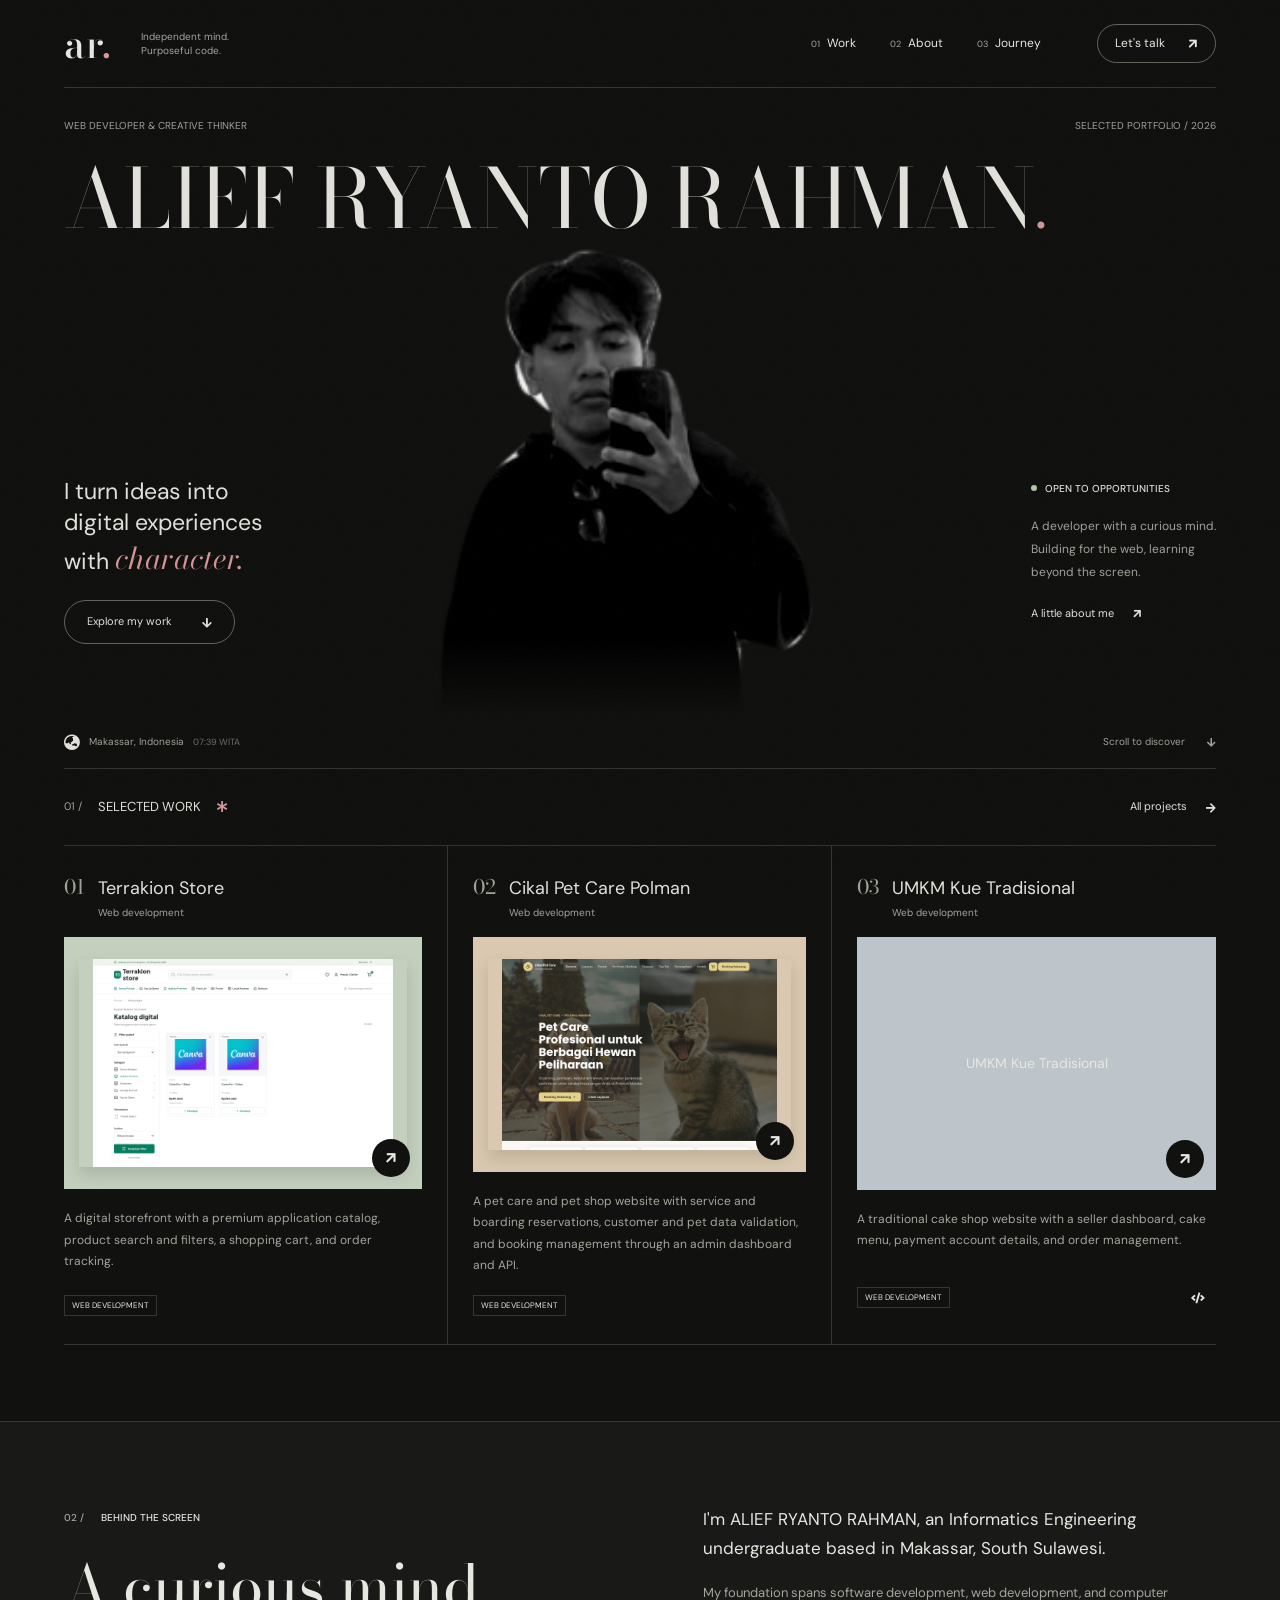
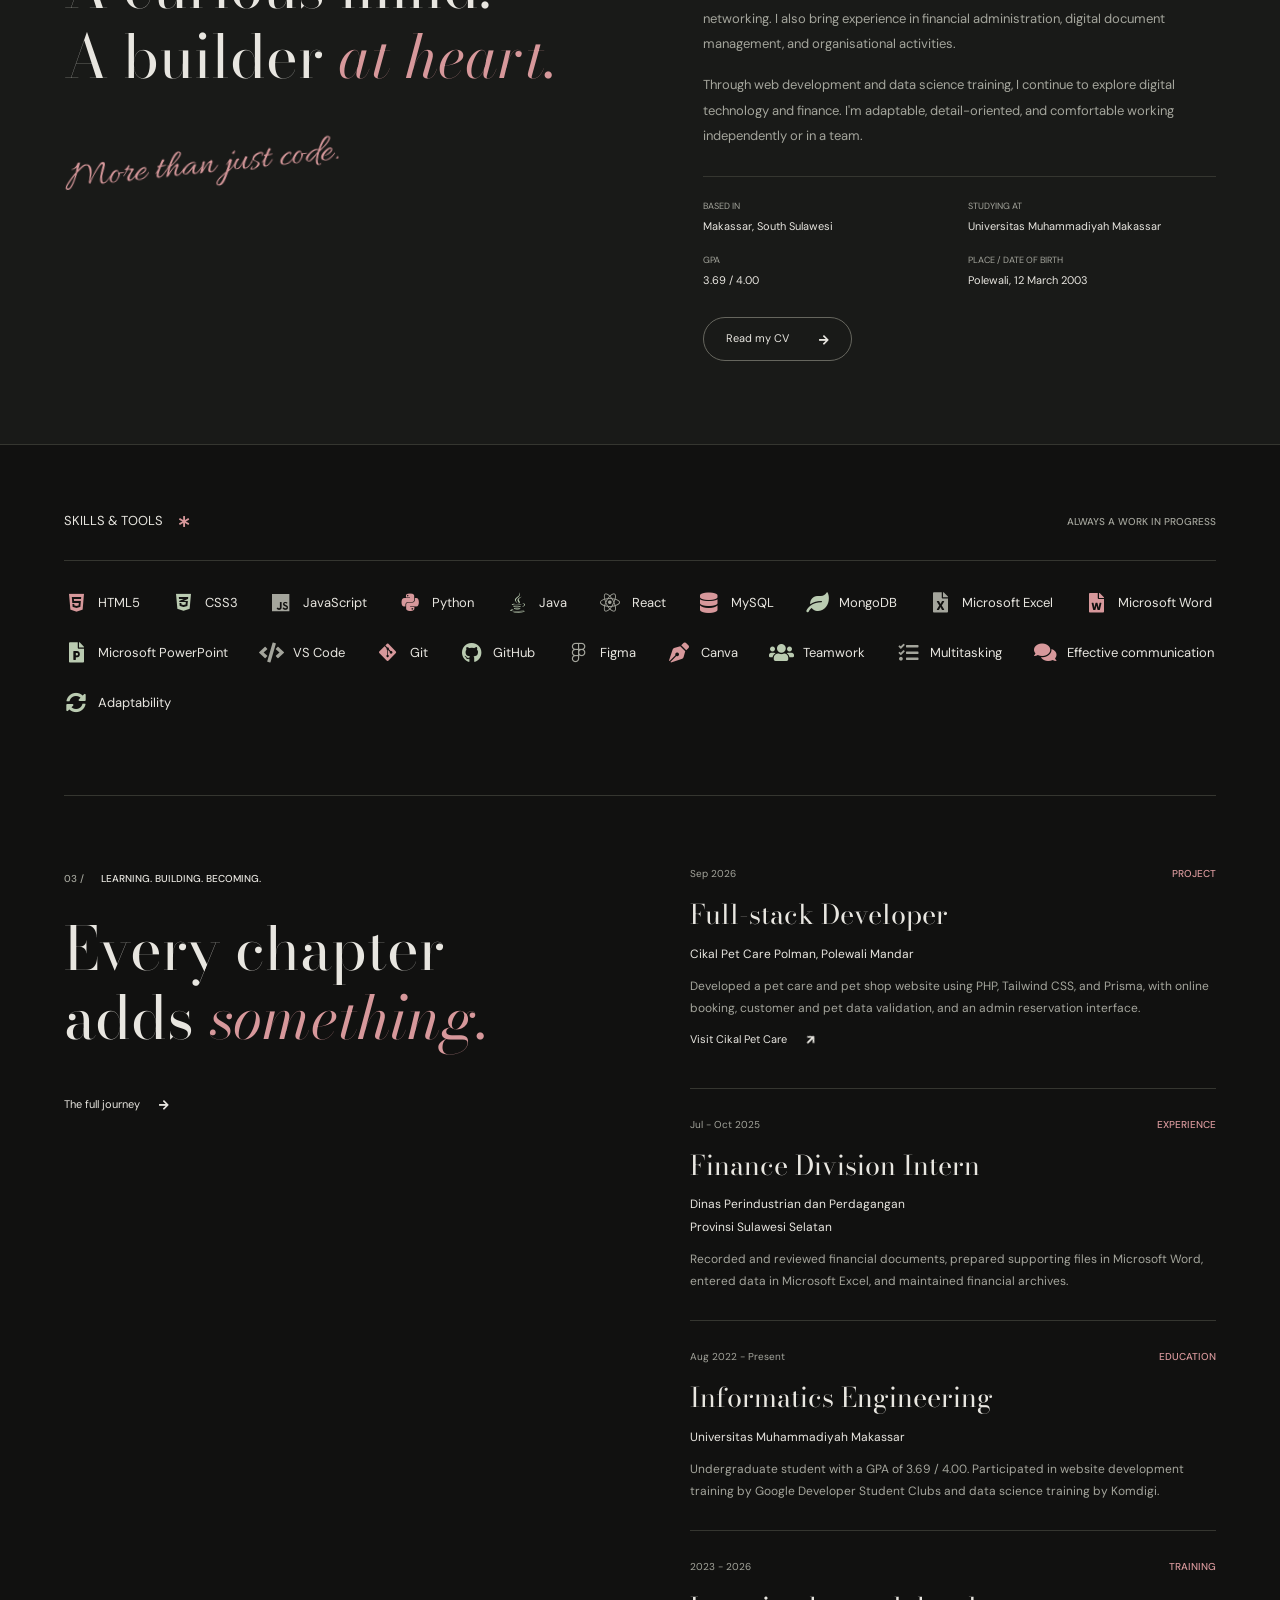
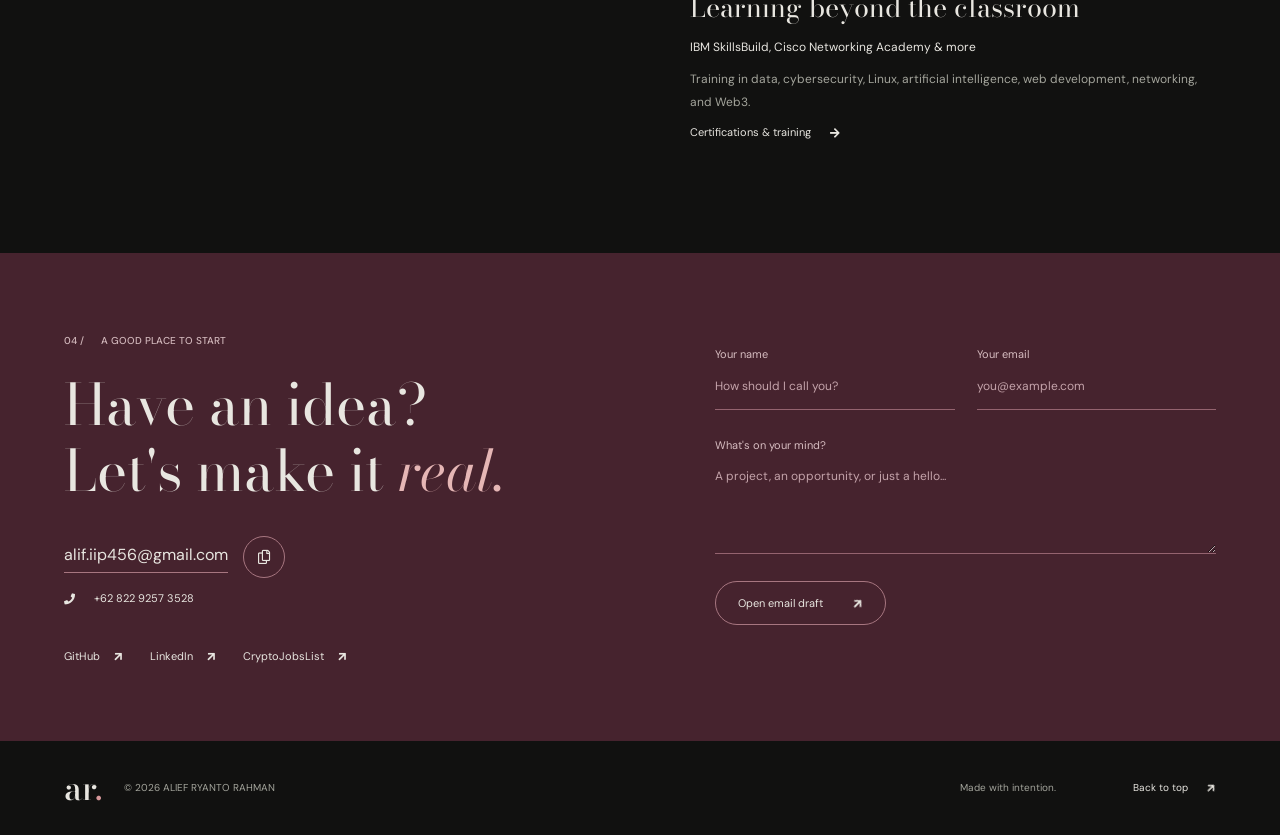
==== commit 2a073161: "feat: refresh editorial portfolio and remove legacy assets Unify the portfolio, project archive, CV," ====
--- a/index.html
+++ b/index.html
@@ -2,408 +2,151 @@
 <html lang="en">
 <head>
     <meta charset="UTF-8">
-    <meta http-equiv="X-UA-Compatible" content="IE=edge">
     <meta name="viewport" content="width=device-width, initial-scale=1.0">
-    <meta name="keywords" content="Alief Ryanto Rahman, portfolio, web developer, personal portfolio" />
-    <meta name="description" content="Welcome to Alief Ryanto Rahman's Portfolio website." />
-    <!-- Custom CSS -->
-    <link rel="stylesheet" href="./assets/css/style.css">
-    <!-- AOS (Animate On Scroll) CSS -->
-    <link href="https://unpkg.com/aos@2.3.1/dist/aos.css" rel="stylesheet">
-    <!-- Font Awesome -->
+    <meta name="keywords" content="ALIEF RYANTO RAHMAN, portfolio, web developer, personal portfolio" />
+    <meta name="description" content="ALIEF RYANTO RAHMAN: Informatics Engineering undergraduate in Makassar, web developer, and former finance division intern. Explore projects, experience, and certifications." />
+    <link rel="stylesheet" href="./assets/css/editorial.css">
     <link rel="stylesheet" href="https://cdnjs.cloudflare.com/ajax/libs/font-awesome/5.15.3/css/all.min.css" integrity="sha512-iBBXm8fW90+nuLcSKlbmrPcLa0OT92xO1BIsZ+ywDWZCvqsWgccV3gFoRBv0z+8dLJgyAHIhR35VZc2oM/gI1w==" crossorigin="anonymous" referrerpolicy="no-referrer" />
-    <!-- Favicon -->
-    <link id='favicon' rel="shortcut icon" href="./assets/images/favicon.png" type="image/x-png">
-    <title>Portfolio | Alief Ryanto Rahman</title>
+    <meta name="theme-color" content="#111110">
+    <link rel="icon" href="./assets/images/portrait-cutout.png" type="image/png">
+    <link rel="preconnect" href="https://fonts.googleapis.com">
+    <link rel="preconnect" href="https://fonts.gstatic.com" crossorigin>
+    <link href="https://fonts.googleapis.com/css2?family=Bodoni+Moda:ital,wght@0,400;0,500;0,600;1,400;1,500&family=DM+Sans:wght@400;450;500;600;700&family=Allura&display=swap" rel="stylesheet">
+    <title>Portfolio | ALIEF RYANTO RAHMAN</title>
 </head>
-<body oncontextmenu="return false">
+    <body>
+  <a class="skip-link" href="#main">Skip to content</a>
 
-<!-- pre loader -->
-<!-- <div class="loader-container">
-  <img draggable="false" src="./assets/images/preloader.gif" alt="">
-</div> -->
+<header class="site-header">
+    <a href="#home" class="wordmark" aria-label="ALIEF RYANTO RAHMAN, home">ar<span>.</span></a>
+  <a href="#home" class="header-caption">Independent mind.<br>Purposeful code.</a>
+  <nav class="site-nav" id="site-nav" aria-label="Main navigation">
+    <a href="#work"><span>01</span> Work</a>
+    <a href="#about"><span>02</span> About</a>
+    <a href="#experience"><span>03</span> Journey</a>
+    <a class="nav-contact" href="#contact">Let's talk <i class="fas fa-arrow-up" aria-hidden="true"></i></a>
+  </nav>
+  <button class="menu-toggle" type="button" aria-expanded="false" aria-controls="site-nav" aria-label="Open navigation">
+    <i class="fas fa-bars" aria-hidden="true"></i>
+  </button>
+</header>
+<main id="main">
+<section class="hero" id="home" aria-labelledby="hero-title">
+  <div class="hero-kicker"><span>Web developer &amp; creative thinker</span><span>Selected portfolio / 2026</span></div>
+    <h1 class="hero-title" id="hero-title" aria-label="ALIEF RYANTO RAHMAN"><span>ALIEF</span> <span>RYANTO</span> <span>RAHMAN<span class="accent" aria-hidden="true">.</span></span></h1>
+  <div class="hero-portrait-wrap">
+    <img class="hero-portrait" src="./assets/images/portrait-cutout.png" alt="ALIEF RYANTO RAHMAN" width="244" height="256" fetchpriority="high">
+  </div>
+  <div class="hero-intro">
+    <p>I turn ideas into<br>digital experiences<br>with <em>character.</em></p>
+    <a class="pill-link" href="#work">Explore my work <i class="fas fa-arrow-down" aria-hidden="true"></i></a>
+  </div>
+  <div class="hero-aside">
+    <span class="eyebrow"><span class="status-dot"></span> Open to opportunities</span>
+    <p>A developer with a curious mind.<br>Building for the web, learning<br>beyond the screen.</p>
+    <a class="text-link" href="#about">A little about me <i class="fas fa-arrow-up" aria-hidden="true"></i></a>
+  </div>
+  <div class="hero-bottom">
+    <span><i class="fas fa-globe-asia" aria-hidden="true"></i> Makassar, Indonesia <span class="local-time" id="local-time"></span></span>
+    <a href="#work">Scroll to discover <i class="fas fa-arrow-down" aria-hidden="true"></i></a>
+  </div>
+</section>
+<section class="section-shell" id="work" aria-labelledby="work-title">
+    <div class="section-bar">
+        <div class="section-label"><span class="section-number">01 /</span><h2 id="work-title">Selected work</h2><i class="fas fa-asterisk accent" aria-hidden="true"></i></div>
+        <a class="text-link" href="./projects/">All projects <i class="fas fa-arrow-right" aria-hidden="true"></i></a>
+    </div>
+    <div class="project-grid" id="projects-grid" data-limit="3" aria-live="polite" aria-busy="true"><p class="data-message">Loading selected work...</p></div>
+    <noscript><p class="data-message">Explore my projects on <a href="https://github.com/lifrmn" target="_blank" rel="noopener noreferrer">GitHub</a>.</p></noscript>
+</section>
 
-<!-- navbar starts -->
-<header>
-        <a href="/" class="logo"><i class="fab fa-code"></i> Alief Ryanto Rahman</a>
-
-        <div class="header-actions">
-            <button id="dark-mode-toggle" class="dark-mode-btn" aria-label="Toggle Dark Mode">
-                <i class="fas fa-moon"></i>
-            </button>
-            <div id="menu" class="fas fa-bars"></div>
+<section class="about-section" id="about" aria-labelledby="about-title">
+    <div class="section-shell about-grid">
+        <div class="about-heading reveal">
+            <span class="eyebrow"><span class="section-number">02 /</span> Behind the screen</span>
+            <h2 class="display-heading" id="about-title">A curious mind.<br>A builder <em>at heart.</em></h2>
+            <span class="about-signature" aria-hidden="true">More than just code.</span>
         </div>
-        <nav class="navbar">
-            <ul>
-            <li><a class="active" href="#home">Home</a></li>
-            <li><a href="#about">About</a></li>
-            <li><a href="#skills">Skills</a></li>
-            <li><a href="#education">Education</a></li>
-            <li><a href="#work">Work</a></li>
-            <li><a href="#experience">Experience</a></li>
-            <li><a href="#contact">Contact</a></li>
-            </ul>
-        </nav>
-</header>
-<!-- navbar ends -->
-
-
-<!-- hero section starts -->
-<section class="home" id="home">
-    <div id="particles-js"></div>
-
-    <div class="content">
-    <h2>Hi There,<br/> I'm <span>Alief Ryanto Rahman</span></h2>
-    <p>I am into <span class="typing-text"></span></p>
-    <a href="#about" class="btn"><span>About Me</span>
-      <i class="fas fa-arrow-circle-down"></i>
-    </a>
-    <div class="socials">
-        <ul class="social-icons">
-          <li><a class="linkedin" aria-label="LinkedIn" href="https://www.linkedin.com/in/alief-ryanto-rahman-9706b3288" target="_blank"><i class="fab fa-linkedin"></i></a></li> 
-          <li><a class="github" aria-label="GitHub" href="https://github.com/lifrmn" target="_blank"><i class="fab fa-github"></i></a></li>
-          <li><a class="envelope" aria-label="Email" href="mailto:alif.iip456@gmail.com"><i class="fas fa-envelope"></i></a></li>
-        </ul>
-      </div>
-    </div>
-<div class="image">
-  <img draggable="false" class="tilt" src="./assets/images/foto-saya.jpg" onerror="this.onerror=null;this.src='./assets/images/hero.png';" alt="Foto Alief Ryanto Rahman">
-</div>
-</section>
-<!-- hero section ends -->
-
-
-<!-- about section starts -->
-<section class="about" id="about" data-aos="fade-up" data-aos-duration="1000">
-    <h2 class="heading" data-aos="zoom-in"><i class="fas fa-user-alt"></i> About <span>Me</span></h2>
-    
-    <div class="row">
-
-    <div class="image">
-      <img draggable="false" class="tilt" src="./assets/images/foto-saya.jpg" onerror="this.onerror=null;this.src='./assets/images/hero.png';" alt="Portrait of Alief Ryanto Rahman">
-    </div>
-    <div class="content">
-        <h3>I'm Alief Ryanto Rahman</h3>
-        <span class="tag">Informatics Engineering Student | Web Developer</span>
-        
-        <p>Third-year Informatics Engineering student at Universitas Muhammadiyah Makassar with a strong foundation in web and application development. Passionate about finance, economics, stocks, cryptocurrency, and digital technologies. Experienced in IT operations and financial administration through internship at the Department of Industry and Trade of South Sulawesi Province.</p>
-        
-        <div class="box-container">
-            <div class="box">
-              <p><span> email : </span> alif.iip456@gmail.com</p>
-              <p><span> place : </span> Makassar, South Sulawesi, Indonesia</p>
-            </div>
+        <div class="about-copy reveal">
+            <p class="lead">I'm ALIEF RYANTO RAHMAN, an Informatics Engineering undergraduate based in Makassar, South Sulawesi.</p>
+            <p>My foundation spans software development, web development, and computer networking. I also bring experience in financial administration, digital document management, and organisational activities.</p>
+            <p>Through web development and data science training, I continue to explore digital technology and finance. I'm adaptable, detail-oriented, and comfortable working independently or in a team.</p>
+            <div class="about-details"><span><small>Based in</small>Makassar, South Sulawesi</span><span><small>Studying at</small>Universitas Muhammadiyah Makassar</span><span><small>GPA</small>3.69 / 4.00</span><span><small>Place / date of birth</small>Polewali, 12 March 2003</span></div>
+            <a class="pill-link" href="./experience/">Read my CV <i class="fas fa-arrow-right" aria-hidden="true"></i></a>
         </div>
-        
-        <div class="resumebtn">
-            <a href="https://drive.google.com/file/d/1rZiXl562q7aVyk1kJ2nO85YBAq8ixTiw/view" target="_blank" class="btn"><span>Resume</span>
-                <i class="fas fa-chevron-right"></i>
-            </a>
-        </div>
-
-    </div>
     </div>
 </section>
-<!-- about section ends -->
 
-<!-- skills section starts -->
-<section class="skills" id="skills" data-aos="fade-up" data-aos-duration="1000">
+<section class="skills-section section-shell" id="skills" aria-labelledby="skills-title">
+    <div class="section-bar">
+        <div class="section-label"><h2 id="skills-title">Skills &amp; tools</h2><i class="fas fa-asterisk accent" aria-hidden="true"></i></div>
+        <span class="eyebrow muted">Always a work in progress</span>
+    </div>
+    <div class="skills-list" id="skills-list" aria-live="polite" aria-busy="true"><p class="data-message">Loading toolkit...</p></div>
+    <noscript><p class="data-message">HTML, CSS, JavaScript, Python, Java, React, MySQL, MongoDB, Microsoft Excel, Microsoft Word, Microsoft PowerPoint, VS Code, Git, GitHub, Figma, Canva, teamwork, multitasking, effective communication, adaptability.</p></noscript>
+</section>
 
-    <h2 class="heading" data-aos="zoom-in"><i class="fas fa-laptop-code"></i> Skills & <span>Abilities</span></h2>
+<section class="journey-section section-shell" id="experience" aria-labelledby="journey-title">
+    <div class="journey-heading reveal">
+        <span class="eyebrow"><span class="section-number">03 /</span> Learning. Building. Becoming.</span>
+        <h2 class="display-heading" id="journey-title">Every chapter<br>adds <em>something.</em></h2>
+        <a class="text-link" href="./experience/">The full journey <i class="fas fa-arrow-right" aria-hidden="true"></i></a>
+    </div>
+    <div>
+        <article class="journey-item reveal">
+            <div class="journey-meta"><span>Sep 2026</span><span class="eyebrow accent">Project</span></div>
+            <h3>Full-stack Developer</h3>
+            <p class="journey-place">Cikal Pet Care Polman, Polewali Mandar</p>
+            <p>Developed a pet care and pet shop website using PHP, Tailwind CSS, and Prisma, with online booking, customer and pet data validation, and an admin reservation interface.</p>
+            <a class="text-link" href="https://cikalpetcare.biz.id/" target="_blank" rel="noopener noreferrer">Visit Cikal Pet Care <i class="fas fa-arrow-up" aria-hidden="true"></i></a>
+        </article>
+        <article class="journey-item reveal">
+            <div class="journey-meta"><span>Jul - Oct 2025</span><span class="eyebrow accent">Experience</span></div>
+            <h3>Finance Division Intern</h3>
+            <p class="journey-place">Dinas Perindustrian dan Perdagangan<br>Provinsi Sulawesi Selatan</p>
+            <p>Recorded and reviewed financial documents, prepared supporting files in Microsoft Word, entered data in Microsoft Excel, and maintained financial archives.</p>
+        </article>
+        <article class="journey-item reveal" id="education">
+            <div class="journey-meta"><span>Aug 2022 - Present</span><span class="eyebrow accent">Education</span></div>
+            <h3>Informatics Engineering</h3>
+            <p class="journey-place">Universitas Muhammadiyah Makassar</p>
+            <p>Undergraduate student with a GPA of 3.69 / 4.00. Participated in website development training by Google Developer Student Clubs and data science training by Komdigi.</p>
+        </article>
+        <article class="journey-item reveal">
+            <div class="journey-meta"><span>2023 - 2026</span><span class="eyebrow accent">Training</span></div>
+            <h3>Learning beyond the classroom</h3>
+            <p class="journey-place">IBM SkillsBuild, Cisco Networking Academy &amp; more</p>
+            <p>Training in data, cybersecurity, Linux, artificial intelligence, web development, networking, and Web3.</p>
+            <a class="text-link" href="./experience/#certifications">Certifications &amp; training <i class="fas fa-arrow-right" aria-hidden="true"></i></a>
+        </article>
+    </div>
+</section>
 
-    <div class="container">
-          <div class="row" id="skillsContainer">
-
-            <!-- <div class="bar">
-              <div class="info">
-                <img src="https://img.icons8.com/color/48/000000/adobe-xd.png"/>
-                <span>AdobeXD</span>
-              </div>
-            </div> -->
-
-      </div>
-</div>
+<section class="contact-section" id="contact" aria-labelledby="contact-title">
+    <div class="section-shell contact-grid">
+        <div class="contact-copy reveal">
+            <span class="eyebrow"><span class="section-number">04 /</span> A good place to start</span>
+            <h2 class="display-heading" id="contact-title">Have an idea?<br>Let's make it <em>real.</em></h2>
+            <div class="contact-email"><a href="mailto:alif.iip456@gmail.com">alif.iip456@gmail.com</a><button class="icon-button copy-email" type="button" aria-label="Copy email address" title="Copy email address"><i class="far fa-copy" aria-hidden="true"></i></button></div>
+            <a class="text-link" href="tel:+6282292573528"><i class="fas fa-phone" aria-hidden="true"></i> +62 822 9257 3528</a>
+            <div class="social-links"><a href="https://github.com/lifrmn" target="_blank" rel="noopener noreferrer">GitHub <i class="fas fa-arrow-up" aria-hidden="true"></i></a><a href="https://www.linkedin.com/in/alief-ryanto-rahman-9706b3288/" target="_blank" rel="noopener noreferrer">LinkedIn <i class="fas fa-arrow-up" aria-hidden="true"></i></a><a href="https://cryptojobslist.com/@terrakion_dev" target="_blank" rel="noopener noreferrer">CryptoJobsList <i class="fas fa-arrow-up" aria-hidden="true"></i></a></div>
+        </div>
+        <form class="contact-form reveal" id="contact-form">
+            <div class="form-row"><label for="contact-name">Your name<input id="contact-name" name="name" placeholder="How should I call you?" autocomplete="name" required maxlength="100"></label><label for="contact-email">Your email<input id="contact-email" type="email" name="email" placeholder="you@example.com" autocomplete="email" required maxlength="254"></label></div>
+            <label for="contact-message">What's on your mind?<textarea id="contact-message" name="message" placeholder="A project, an opportunity, or just a hello..." rows="3" required maxlength="3000"></textarea></label>
+            <button class="pill-link contact-submit" type="submit">Open email draft <i class="fas fa-arrow-up" aria-hidden="true"></i></button>
+            <p class="form-status" id="form-status" role="status"></p>
+        </form>
+    </div>
 </section>
-<!-- skills section ends -->
-
-
-<!-- education section starts -->
-<section class="education" id="education" data-aos="fade-up" data-aos-duration="1000">
-
-  <h1 class="heading" data-aos="zoom-in"><i class="fas fa-graduation-cap"></i> My <span>Education</span></h1>
-
-    <p class="qoute">Education is not the learning of facts, but the training of the mind to think.</p>
-
-    <div class="box-container">
-
-    <div class="box">
-        <div class="image">
-        <img draggable="false" src="./assets/images/educat/unismuh.png" alt="Universitas Muhammadiyah Makassar">
-        </div>
-        <div class="content">
-        <h3>Bachelor of Engineering in Informatics</h3>
-        <p>Universitas Muhammadiyah Makassar</p>
-        <h4>2022-2026 | Pursuing</h4>
-        </div>
-    </div>
-
-    <div class="box">
-      <div class="image">
-      <img draggable="false" src="./assets/images/educat/school.jpg" alt="SMAN 3 Polewali Mandar">
-      </div>
-      <div class="content">
-      <h3>Senior High School (SMA)</h3>
-      <p>SMA 3 Polewali Mandar</p>
-      <h4>2018-2021 | Completed</h4>
-      </div>
-    </div>
-
-</div>
-</section>
-<!-- education section ends -->
-
-
-<!-- work project section starts -->
-<section class="work" id="work" data-aos="fade-up" data-aos-duration="1000">
-
-  <h2 class="heading" data-aos="zoom-in"><i class="fas fa-laptop-code"></i> Projects <span>Made</span></h2>
-
-  <div class="box-container">
-
-    <!-- <div class="box tilt">
-      <img draggable="false" src="./assets/images/projects/portfolio1.PNG" alt="" />
-      <div class="content">
-        <div class="tag">
-        <h3>Portfolio Website</h3>
-        </div>
-        <div class="desc">
-          <p>Personal portfolio website. Don't need much info about it, just scroll down. You're here only!</p>
-          <div class="btns">
-            <a href="#" class="btn" target="_blank"><i class="fas fa-eye"></i> View</a>
-            <a href="https://github.com/lifrmn/Portfolio-Website" class="btn" target="_blank">Code <i class="fas fa-code"></i></a>
-          </div>
-        </div>
-      </div>
-    </div> -->
-
-</div>
-
-<div class="viewall">
-  <a href="/projects" class="btn"><span>View All</span>
-    <i class="fas fa-arrow-right"></i>
-</a>
-</div>
-
-</section>
-<!-- work project section ends -->
-
-<!-- experience section starts -->
-<section class="experience" id="experience" data-aos="fade-up" data-aos-duration="1000">
-
-  <h2 class="heading" data-aos="zoom-in"><i class="fas fa-briefcase"></i> Experience </h2>
-
-  <div class="timeline">
-
-    <div class="container right">
-      <div class="content">
-        <div class="tag">
-          <h2>Dinas Perindustrian dan Perdagangan Prov. Sulawesi Selatan</h2>
-        </div>
-        <div class="desc">
-            <h3>Finance Intern</h3>
-            <p>July 2025 – October 2025</p>
-            <p>Assisted with recording, filing, and reviewing financial documents. Performed data entry and organized financial records according to department requirements.</p>
-        </div>
-      </div>
-    </div>
-
-    <div class="container left">
-      <div class="content">
-        <div class="tag">
-          <h2>Universitas Muhammadiyah Makassar</h2>
-        </div>
-        <div class="desc">
-            <h3>Informatics Engineering Student</h3>
-            <p>2022 - Present</p>
-        </div>
-      </div>
-    </div>
-
-    <div class="container left">
-      <div class="content">
-        <div class="tag">
-          <h2>UMKM Kue Tradisional</h2>
-        </div>
-        <div class="desc">
-            <h3>Web Project Development</h3>
-            <p>Personal Project</p>
-        </div>
-      </div>
-    </div>
-
-    <div class="container right">
-      <div class="content">
-        <div class="tag">
-          <h2>Website Kucing Polewali Mandar</h2>
-        </div>
-        <div class="desc">
-            <h3>Web Project Development</h3>
-            <p>Personal Project</p>
-        </div>
-      </div>
-    </div>
-  </div>
-
-  <div class="morebtn">
-    <a href="/experience" class="btn"><span>View All</span>
-      <i class="fas fa-arrow-right"></i>
-  </a>
-  </div>
-
-</div>
-
-</section>
-<!-- experience section ends -->
-
-<!-- contact section starts -->
-<section class="contact" id="contact" data-aos="fade-up" data-aos-duration="1000">
-  
-  <h2 class="heading" data-aos="zoom-in"><i class="fas fa-headset"></i> Get in <span>Touch</span></h2>
-
-  <div class="container">
-    <div class="content">
-      <div class="image-box">
-        <i class="fas fa-headset contact-icon"></i>
-      </div>
-    <form id="contact-form">
-      
-      <div class="form-group">
-        <div class="field">
-          <input type="text" name="name" placeholder="Name" required>
-          <i class='fas fa-user'></i>
-        </div>
-        <div class="field">
-          <input type="text" name="email" placeholder="Email" required>
-          <i class='fas fa-envelope'></i>
-        </div>
-        <div class="field">
-          <input type="text" name="phone" placeholder="Phone">
-          <i class='fas fa-phone-alt'></i>
-        </div>
-        <div class="message">
-        <textarea placeholder="Message" name="message" required></textarea>
-        <i class="fas fa-comment-dots"></i>
-        </div>
-        </div>
-      <div class="button-area">
-        <button type="submit">
-          Submit <i class="fa fa-paper-plane"></i></button>
-      </div>
-    </form>
-  </div>
-  </div>
-</section>
-<!-- contact section ends -->
-
-
-<!-- footer section starts -->
-<section class="footer">
-
-  <div class="box-container">
-
-      <div class="box">
-          <h3>Alief Ryanto Rahman's Portfolio</h3>
-          <p>Thank you for visiting my personal portfolio website. Connect with me over socials. <br/> <br/> Keep Rising 🚀. Looking forward to connect and collaborate!</p>
-      </div>
-
-      <div class="box">
-          <h3>quick links</h3>
-          <a href="#home"><i class="fas fa-chevron-circle-right"></i> home</a>
-          <a href="#about"><i class="fas fa-chevron-circle-right"></i> about</a>
-          <a href="#skills"><i class="fas fa-chevron-circle-right"></i> skills</a>
-          <a href="#education"><i class="fas fa-chevron-circle-right"></i> education</a>
-          <a href="#work"><i class="fas fa-chevron-circle-right"></i> work</a>
-          <a href="#experience"><i class="fas fa-chevron-circle-right"></i> experience</a>
-      </div>
-
-      <div class="box">
-          <h3>contact info</h3>
-          <p> <i class="fas fa-envelope"></i>alif.iip456@gmail.com</p>
-          <p> <i class="fas fa-map-marked-alt"></i>Indonesia</p>
-          <div class="share">
-
-              <a href="https://www.linkedin.com/in/alief-ryanto-rahman-9706b3288" class="fab fa-linkedin" aria-label="LinkedIn" target="_blank"></a>
-              <a href="https://github.com/lifrmn" class="fab fa-github" aria-label="GitHub" target="_blank"></a>
-              <a href="mailto:alif.iip456@gmail.com" class="fas fa-envelope" aria-label="Mail" target="_blank"></a>
-          </div>
-      </div>
-  </div>
-
-  <h1 class="credit">Designed with <i class="fa fa-heart pulse"></i> by <a href="https://www.linkedin.com/in/alief-ryanto-rahman-9706b3288"> Alief Ryanto Rahman</a></h1>
-
-</section>
-<!-- footer section ends -->
-
-
-<!-- scroll top btn -->
-<a href="#home" aria-label="ScrollTop" class="fas fa-angle-up" id="scroll-top"></a>
-<!-- scroll back to top -->
-
-
-<!-- ==== ALL MAJOR JAVASCRIPT CDNS STARTS ==== -->
-<!-- jquery cdn -->
-<script src="https://cdnjs.cloudflare.com/ajax/libs/jquery/3.6.0/jquery.min.js" integrity="sha512-894YE6QWD5I59HgZOGReFYm4dnWc1Qt5NtvYSaNcOP+u1T9qYdvdihz0PPSiiqn/+/3e7Jo4EaG7TubfWGUrMQ==" crossorigin="anonymous" referrerpolicy="no-referrer"></script>
-
-<!-- typed.js cdn -->
-<script src="https://cdnjs.cloudflare.com/ajax/libs/typed.js/2.0.5/typed.min.js" integrity="sha512-1KbKusm/hAtkX5FScVR5G36wodIMnVd/aP04af06iyQTkD17szAMGNmxfNH+tEuFp3Og/P5G32L1qEC47CZbUQ==" crossorigin="anonymous" referrerpolicy="no-referrer"></script>
-
-<!-- particle.js links -->
-<script src="./assets/js/particles.min.js"></script>
-<script src="./assets/js/app.js"></script>
-
-<!-- vanilla tilt.js links -->
-<script src="https://cdnjs.cloudflare.com/ajax/libs/vanilla-tilt/1.7.0/vanilla-tilt.min.js" integrity="sha512-SttpKhJqONuBVxbRcuH0wezjuX+BoFoli0yPsnrAADcHsQMW8rkR84ItFHGIkPvhnlRnE2FaifDOUw+EltbuHg==" crossorigin="anonymous" referrerpolicy="no-referrer"></script>
-
-<!-- scroll reveal anim -->
-<script src="https://unpkg.com/scrollreveal"></script>
-
-<!-- AOS (Animate On Scroll) JS -->
-<script src="https://unpkg.com/aos@2.3.1/dist/aos.js"></script>
-
-<script
-      type="text/javascript"
-      src="https://cdn.jsdelivr.net/npm/emailjs-com@3/dist/email.min.js"
-    ></script>
-
-<!-- ==== ALL MAJOR JAVASCRIPT CDNS ENDS ==== -->
-
-<script src="./assets/js/script.js"></script>
-
-<script>
-  fetch('/projects/projects.json')
-    .then(res => res.json())
-    .then(projects => {
-      let container = document.querySelector('.work .box-container');
-      let html = '';
-      projects.forEach(p => {
-        html += `
-        <div class="box tilt">
-          <img draggable="false" src="/assets/images/projects/${p.image}" alt="${p.name}" />
-          <div class="content">
-            <div class="tag"><h3>${p.name}</h3></div>
-            <div class="desc">
-              <p>${p.desc}</p>
-              <div class="btns">
-                <a href="${p.links.view}" class="btn" target="_blank"><i class="fas fa-eye"></i> View</a>
-                <a href="${p.links.code}" class="btn" target="_blank">Code <i class="fas fa-code"></i></a>
-              </div>
-            </div>
-          </div>
-        </div>`;
-      });
-      container.innerHTML = html;
-    });
-</script>
-
+</main>
+<footer class="site-footer section-shell">
+    <a class="wordmark" href="#home" aria-label="Back to home">ar<span>.</span></a>
+    <p>&copy; <span data-year>2026</span> ALIEF RYANTO RAHMAN</p>
+    <span>Made with intention.</span>
+    <a class="text-link" href="#home">Back to top <i class="fas fa-arrow-up" aria-hidden="true"></i></a>
+</footer>
+<div class="toast" id="toast" role="status"></div>
+<script src="./assets/js/editorial.js" defer></script>
 </body>
 </html>
--- a/assets/css/editorial.css
+++ b/assets/css/editorial.css
@@ -0,0 +1,389 @@
+:root {
+  color-scheme: dark;
+  --ink: #111110;
+  --surface: #191a18;
+  --paper: #e8e6e0;
+  --muted: #a4a59c;
+  --line: #353630;
+  --rose: #d7989b;
+  --wine: #46232e;
+  --sage: #bacbb1;
+  --gutter: clamp(22px, 5%, 80px);
+  --serif: "Bodoni Moda", Georgia, serif;
+  --sans: "DM Sans", sans-serif;
+}
+
+*, *::before, *::after { box-sizing: border-box; }
+* { margin: 0; letter-spacing: 0; }
+html { scroll-behavior: smooth; scroll-padding-top: 96px; }
+body { background: var(--ink); color: var(--paper); font-family: var(--sans); font-size: 14px; line-height: 1.6; -webkit-font-smoothing: antialiased; }
+body::after { content: ""; position: fixed; inset: 0; z-index: 10; pointer-events: none; background: url("../images/grain.png"); opacity: .33; }
+::selection { background: var(--rose); color: var(--ink); }
+a { color: inherit; text-decoration: none; }
+button, input, textarea { font: inherit; }
+button { color: inherit; cursor: pointer; }
+button, a, input, textarea { -webkit-tap-highlight-color: transparent; }
+button:disabled { cursor: wait; }
+img { display: block; max-width: 100%; }
+button { background: none; border: 0; }
+input, textarea { min-width: 0; border-radius: 0; }
+button, a { touch-action: manipulation; }
+:focus-visible { outline: 2px solid var(--rose); outline-offset: 6px; }
+[hidden] { display: none !important; }
+em { font-family: var(--serif); font-weight: 400; }
+section, article[id] { scroll-margin-top: 24px; }
+.accent { color: var(--rose); }
+.muted { color: var(--muted); }
+.section-shell { width: calc(100% - var(--gutter) * 2); max-width: 1360px; margin-inline: auto; }
+.eyebrow { font-size: 10px; font-weight: 500; text-transform: uppercase; }
+.section-number { color: var(--muted); margin-right: 14px; font-variant-numeric: tabular-nums; }
+.skip-link { position: fixed; left: 20px; top: -100px; z-index: 100; padding: 12px 20px; background: var(--paper); color: var(--ink); }
+.skip-link:focus { top: 16px; }
+
+.site-header { position: relative; z-index: 30; width: calc(100% - var(--gutter) * 2); max-width: 1360px; min-height: 88px; margin: 0 auto; display: flex; align-items: center; border-bottom: 1px solid var(--line); gap: 30px; }
+.wordmark { font-family: var(--serif); font-weight: 500; font-size: 40px; line-height: 1; }
+.wordmark span { color: var(--rose); }
+.header-caption { color: var(--muted); font-size: 10px; line-height: 1.4; }
+.site-nav { display: flex; align-items: center; gap: 34px; margin-left: auto; }
+.site-nav > a { font-size: 12px; padding-block: 12px; transition: color .2s; }
+.site-nav > a > span { color: var(--muted); font-size: 9px; margin-right: 4px; }
+.site-nav > a:hover, .site-nav > a[aria-current="page"] { color: var(--rose); }
+.site-nav .nav-contact { margin-left: 22px; padding: 9px 17px; border: 1px solid #65635c; border-radius: 50px; display: flex; gap: 22px; align-items: center; }
+.nav-contact i, .text-link .fa-arrow-up, .pill-link .fa-arrow-up, .social-links .fa-arrow-up { transform: rotate(45deg); }
+.menu-toggle { display: none; width: 44px; height: 44px; align-items: center; justify-content: center; font-size: 18px; }
+
+.hero { width: calc(100% - var(--gutter) * 2); max-width: 1360px; height: min(680px, calc(100svh - 208px)); min-height: 530px; position: relative; margin-inline: auto; isolation: isolate; }
+.hero-kicker { display: flex; justify-content: space-between; padding-top: 30px; font-size: 10px; text-transform: uppercase; color: var(--muted); }
+.hero-title { display: flex; flex-wrap: nowrap; column-gap: .25em; position: absolute; z-index: 2; width: 100%; top: 66px; font-family: var(--serif); font-size: 82px; font-weight: 400; line-height: 1.1; }
+.hero-title > span { display: block; white-space: nowrap; animation: title-enter 1.1s cubic-bezier(.2,.7,.2,1) both; }
+.hero-title > span + span { animation-delay: .1s; }
+.hero-title .accent { font-size: .72em; }
+.hero-portrait-wrap { position: absolute; z-index: 1; width: 500px; left: 49%; bottom: 55px; transform: translateX(-50%) translate(var(--portrait-x, 0px), var(--portrait-y, 0px)); transition: transform .8s cubic-bezier(.2,.7,.2,1); pointer-events: none; }
+.hero-portrait { width: 100%; height: auto; filter: contrast(1.08); mask-image: linear-gradient(#000 85%, transparent 100%); animation: portrait-enter 1.3s .15s both; }
+.hero-intro { position: absolute; z-index: 2; left: 0; top: 57%; }
+.hero-intro > p { font-size: 23px; line-height: 1.35; font-weight: 400; }
+.hero-intro em { font-size: 30px; color: var(--rose); }
+.pill-link { display: inline-flex; justify-content: center; align-items: center; gap: 30px; min-height: 44px; border: 1px solid #66665e; border-radius: 50px; padding: 10px 22px; font-size: 11px; transition: background .25s, color .25s, border-color .25s; }
+.pill-link:hover { color: var(--ink); background: var(--paper); border-color: var(--paper); }
+.hero-intro .pill-link { margin-top: 22px; }
+.hero-aside { position: absolute; right: 0; top: 57%; max-width: 213px; z-index: 2; }
+.status-dot { display: inline-block; width: 6px; height: 6px; border-radius: 50%; background: var(--sage); margin-right: 5px; vertical-align: 1px; }
+.hero-aside > p { margin-top: 17px; color: var(--muted); font-size: 12px; line-height: 1.9; }
+.text-link { display: inline-flex; align-items: center; gap: 19px; font-size: 11px; min-height: 40px; transition: color .2s; }
+.text-link:hover { color: var(--rose); }
+.hero-aside .text-link { margin-top: 10px; }
+.hero-bottom { position: absolute; bottom: 18px; left: 0; width: 100%; display: flex; justify-content: space-between; gap: 20px; color: var(--muted); font-size: 10px; }
+.hero-bottom > span { display: flex; align-items: center; gap: 9px; }
+.hero-bottom a { display: flex; gap: 22px; align-items: center; }
+.hero-bottom .fa-globe-asia { font-size: 16px; color: var(--paper); }
+.local-time { font-variant-numeric: tabular-nums; opacity: .65; font-size: 9px; }
+
+.section-bar { min-height: 78px; display: flex; align-items: center; justify-content: space-between; gap: 20px; border-top: 1px solid var(--line); border-bottom: 1px solid var(--line); }
+.section-label { display: flex; align-items: center; gap: 16px; }
+.section-label .section-number { margin: 0; font-size: 11px; }
+.section-label h2 { font-size: 13px; font-weight: 400; text-transform: uppercase; }
+.section-label .fa-asterisk { font-size: 11px; }
+.project-grid { display: grid; grid-template-columns: repeat(3, minmax(0, 1fr)); }
+.project-item { --project-surface: #c4cfbe; min-width: 0; padding: 25px 25px 28px; border-bottom: 1px solid var(--line); border-right: 1px solid var(--line); display: flex; flex-direction: column; }
+.project-item:nth-child(3n + 1) { padding-left: 0; }
+.project-item:nth-child(3n) { padding-right: 0; border-right: 0; }
+.project-item:nth-child(3n + 2) { --project-surface: #dac9b0; }
+.project-item:nth-child(3n + 3) { --project-surface: #bdc5ca; }
+.project-heading { display: flex; gap: 13px; align-items: baseline; min-height: 66px; }
+.project-index { color: var(--muted); font-family: var(--serif); font-size: 20px; }
+.project-title { font-size: 18px; font-weight: 400; line-height: 1.35; }
+.project-kind { display: block; font-size: 10px; color: var(--muted); margin-top: 5px; }
+.project-visual { position: relative; display: flex; align-items: center; justify-content: center; aspect-ratio: 1.42; background: var(--project-surface); padding: 22px 15px; overflow: hidden; }
+.project-visual img { width: 100%; height: 100%; object-fit: contain; box-shadow: 0 8px 16px #0002; transition: transform .6s cubic-bezier(.2,.7,.2,1); }
+.project-visual:hover img { transform: translateY(-4px) scale(1.025); }
+.project-open { position: absolute; right: 12px; bottom: 12px; display: grid; place-items: center; width: 38px; height: 38px; background: var(--ink); color: var(--paper); border-radius: 50%; transform: rotate(45deg); transition: background .2s; }
+.project-visual:hover .project-open { background: var(--wine); }
+.project-desc { font-size: 12px; color: var(--muted); line-height: 1.8; margin-top: 19px; margin-bottom: 18px; }
+.project-bottom { margin-top: auto; display: flex; align-items: center; justify-content: space-between; gap: 10px; }
+.project-tags { display: flex; flex-wrap: wrap; gap: 6px; }
+.project-tags span { font-size: 8px; border: 1px solid var(--line); padding: 3px 7px; text-transform: uppercase; }
+.project-code { font-size: 11px; display: flex; align-items: center; justify-content: center; min-width: 36px; min-height: 36px; }
+.project-code:hover { color: var(--rose); }
+.data-message { grid-column: 1 / -1; padding: 35px 0; color: var(--muted); }
+.data-message a { text-decoration: underline; }
+.retry-button { margin-left: 15px; text-decoration: underline; min-height: 44px; }
+
+.about-section { background: var(--surface); margin-top: 76px; padding-block: 83px; border-top: 1px solid var(--line); border-bottom: 1px solid var(--line); }
+.about-grid { display: grid; grid-template-columns: 1.05fr 1fr; gap: 100px; }
+.display-heading { font-family: var(--serif); font-weight: 400; font-size: 60px; line-height: 1.16; }
+.display-heading em { color: var(--rose); }
+.about-heading .display-heading { margin-top: 25px; }
+.about-signature { display: block; font-family: "Allura", cursive; color: var(--rose); font-size: 39px; margin-top: 31px; transform: rotate(-6deg); }
+.about-copy > p { font-size: 13px; color: var(--muted); line-height: 1.95; margin-bottom: 16px; }
+.about-copy .lead { font-size: 17px; color: var(--paper); line-height: 1.75; }
+.about-details { display: grid; grid-template-columns: 1fr 1fr; gap: 18px; margin: 28px 0; padding-top: 22px; border-top: 1px solid var(--line); font-size: 11px; }
+.about-details small { display: block; color: var(--muted); text-transform: uppercase; font-size: 9px; margin-bottom: 4px; }
+.skills-section { padding-block: 38px 62px; }
+.skills-section .section-bar { border-top: 0; }
+.skills-list { display: flex; flex-wrap: wrap; justify-content: flex-start; padding: 28px 0 16px; column-gap: 31px; row-gap: 22px; }
+.skill-item { display: inline-flex; align-items: center; gap: 10px; font-size: 13px; min-height: 28px; }
+.skill-item i { font-size: 20px; width: 24px; text-align: center; color: var(--rose); }
+.skill-item:nth-child(3n + 2) i { color: var(--sage); }
+.skill-item:nth-child(3n) i { color: var(--muted); }
+
+.journey-section { display: grid; grid-template-columns: 1fr 1fr; gap: 100px; border-top: 1px solid var(--line); padding-block: 70px 100px; }
+.journey-heading .display-heading { margin-top: 25px; }
+.journey-heading .text-link { margin-top: 32px; }
+.journey-item { border-bottom: 1px solid var(--line); padding: 28px 0; }
+.journey-item:first-child { padding-top: 0; }
+.journey-item:last-child { border-bottom: 0; padding-bottom: 0; }
+.journey-meta { display: flex; gap: 15px; justify-content: space-between; font-size: 10px; color: var(--muted); margin-bottom: 14px; }
+.journey-item h3 { font-family: var(--serif); font-size: 27px; font-weight: 400; margin-bottom: 9px; line-height: 1.4; }
+.journey-item p { font-size: 12px; color: var(--muted); line-height: 1.85; }
+.journey-item .journey-place { font-size: 12px; color: var(--paper); margin-bottom: 10px; }
+
+.contact-section { background: var(--wine); padding-block: 75px 65px; }
+.contact-grid { display: grid; grid-template-columns: 1.12fr 1fr; gap: 90px; }
+.contact-copy > .eyebrow, .contact-copy .section-number { color: #d1b7bb; }
+.contact-copy .display-heading { margin-top: 22px; font-size: 57px; }
+.contact-copy .display-heading em { color: #e5b6b5; }
+.contact-email { display: flex; gap: 15px; align-items: center; margin-top: 32px; }
+.contact-email > a { font-size: 16px; border-bottom: 1px solid #a77680; padding-bottom: 4px; overflow-wrap: anywhere; }
+.icon-button { width: 42px; height: 42px; flex-shrink: 0; display: inline-flex; align-items: center; justify-content: center; border: 1px solid #a77680; border-radius: 50%; }
+.icon-button:hover { background: #ffffff10; }
+.social-links { display: flex; flex-wrap: wrap; gap: 8px 26px; margin-top: 18px; }
+.social-links a { display: inline-flex; gap: 14px; align-items: center; font-size: 11px; min-height: 40px; }
+.social-links a:hover { color: var(--rose); }
+.contact-form { align-self: center; }
+.contact-form label { display: flex; flex-direction: column; font-size: 11px; color: #d7bdc1; min-width: 0; }
+.form-row { display: grid; grid-template-columns: 1fr 1fr; gap: 22px; margin-bottom: 27px; }
+.contact-form input, .contact-form textarea { color: var(--paper); border: 0; border-bottom: 1px solid #94636f; background: none; font-size: 12px; width: 100%; padding: 13px 0; transition: border-color .2s; }
+.contact-form input::placeholder, .contact-form textarea::placeholder { color: #c4a3aa; }
+.contact-form input:focus, .contact-form textarea:focus { border-color: var(--paper); outline: none; box-shadow: 0 1px 0 var(--paper); }
+.contact-form textarea { resize: vertical; min-height: 100px; max-height: 340px; }
+.contact-submit { margin-top: 27px; border-color: #a77680; }
+.form-status { color: #e2c9cd; font-size: 11px; margin-top: 15px; min-height: 18px; }
+.site-footer { display: flex; align-items: center; justify-content: space-between; gap: 22px; padding-block: 27px; }
+.site-footer .wordmark { font-size: 34px; }
+.site-footer p, .site-footer > span { color: var(--muted); font-size: 10px; }
+.site-footer > span { margin-left: auto; margin-right: 55px; }
+.site-footer .text-link { font-size: 10px; }
+.toast { position: fixed; z-index: 60; bottom: 25px; left: 50%; transform: translate(-50%, 20px); background: var(--paper); color: var(--ink); padding: 12px 22px; font-size: 12px; opacity: 0; pointer-events: none; transition: transform .2s, opacity .2s; max-width: calc(100% - 36px); text-align: center; }
+.toast.is-visible { opacity: 1; transform: translate(-50%, 0); }
+.reveal { transition: opacity .65s, transform .65s; }
+.reveal.is-pending { opacity: 0; transform: translateY(20px); }
+
+.page-intro { padding-block: 65px 52px; }
+.page-intro .display-heading { font-size: 88px; margin: 24px 0; }
+.page-intro > p { max-width: 480px; font-size: 14px; color: var(--muted); }
+.project-toolbar { display: flex; align-items: center; justify-content: space-between; flex-wrap: wrap; gap: 18px; padding-block: 20px; border-top: 1px solid var(--line); border-bottom: 1px solid var(--line); }
+.project-filters { display: flex; gap: 10px; flex-wrap: wrap; }
+.filter-button { padding: 10px 17px; min-height: 44px; border-bottom: 1px solid transparent; font-size: 11px; }
+.filter-button[aria-pressed="true"] { border-color: var(--rose); color: var(--rose); }
+.filter-button:hover { background: var(--surface); }
+.project-count { font-size: 11px; color: var(--muted); }
+.project-search { display: flex; align-items: center; gap: 10px; border-bottom: 1px solid var(--line); }
+.project-search input { background: none; border: 0; color: var(--paper); padding: 10px 0; font-size: 12px; width: 180px; min-height: 44px; }
+.project-search input:focus { outline: 0; }
+.project-search:focus-within { border-color: var(--rose); }
+.project-search i { font-size: 12px; color: var(--muted); }
+.archive-work { padding-bottom: 75px; }
+.archive-work .project-item { padding-top: 30px; }
+.page-cta { padding-block: 45px; border-top: 1px solid var(--line); border-bottom: 1px solid var(--line); display: flex; align-items: center; justify-content: space-between; gap: 25px; }
+.page-cta h2 { font-family: var(--serif); font-size: 36px; font-weight: 400; }
+.page-cta h2 em { color: var(--rose); }
+.experience-archive { padding-bottom: 75px; }
+.experience-row { display: grid; grid-template-columns: 180px 1fr 1fr; gap: 50px; padding-block: 35px; border-top: 1px solid var(--line); }
+.experience-row h3 { font-family: var(--serif); font-size: 30px; font-weight: 400; line-height: 1.3; }
+.experience-archive .section-bar + .experience-row { border-top: 0; }
+.experience-row > div { min-width: 0; overflow-wrap: anywhere; }
+.experience-row .eyebrow { display: block; margin-bottom: 10px; }
+.experience-row p { color: var(--muted); font-size: 13px; }
+.experience-row .experience-date { font-size: 11px; padding-top: 4px; }
+.experience-row .experience-company { color: var(--paper); margin-top: 12px; font-size: 12px; }
+.experience-row ul { color: var(--muted); padding-left: 18px; font-size: 12px; }
+.experience-row li + li { margin-top: 8px; }
+.experience-row .text-link { color: var(--paper); }
+.empty-state { grid-column: 1 / -1; padding: 60px 0; color: var(--muted); }
+.error-page { min-height: calc(100svh - 190px); display: grid; align-content: center; justify-items: start; padding-block: 60px; }
+.error-number { font-family: var(--serif); font-size: 170px; line-height: 1.2; color: var(--rose); }
+.error-page h1 { font-family: var(--serif); font-size: 42px; font-weight: 400; }
+.error-page p { color: var(--muted); margin: 15px 0 30px; }
+
+@keyframes title-enter { from { opacity: 0; transform: translateY(28px); } to { opacity: 1; transform: translateY(0); } }
+@keyframes portrait-enter { from { opacity: 0; transform: translateY(22px); } to { opacity: 1; transform: translateY(0); } }
+
+@media (min-width: 1600px) {
+  .hero-title { font-size: 104px; }
+  .hero-portrait-wrap { width: 560px; }
+  .hero-intro > p { font-size: 27px; }
+  .hero-aside { max-width: 230px; }
+  .hero-aside > p { font-size: 14px; }
+}
+@media (max-width: 1199px) {
+  .hero-title { font-size: 64px; }
+  .hero-portrait-wrap { width: 430px; }
+  .hero-intro > p { font-size: 21px; }
+  .hero-aside { max-width: 180px; }
+  .hero-aside > p { font-size: 11px; }
+  .about-grid, .journey-section, .contact-grid { gap: 55px; }
+  .display-heading { font-size: 50px; }
+  .contact-copy .display-heading { font-size: 48px; }
+  .project-item { padding: 20px 18px 23px; }
+  .project-title { font-size: 16px; }
+  .project-visual { padding: 18px 12px; }
+  .experience-row { grid-template-columns: 145px 1fr 1fr; gap: 30px; }
+}
+@media (max-width: 959px) {
+  .site-nav { gap: 22px; }
+  .site-nav .nav-contact { margin-left: 0; }
+  .hero { height: 585px; min-height: 0; }
+  .hero-title { font-size: 48px; top: 80px; }
+  .hero-portrait-wrap { width: 355px; left: 49%; bottom: 55px; }
+  .hero-intro { top: 48%; }
+  .hero-intro > p { font-size: 18px; }
+  .hero-intro em { font-size: 25px; }
+  .hero-intro .pill-link { padding-inline: 15px; gap: 18px; }
+  .hero-aside { max-width: 157px; top: 50%; }
+  .hero-aside > .eyebrow { font-size: 8px; }
+  .project-item { padding-inline: 15px; }
+  .project-heading { gap: 8px; min-height: 72px; }
+  .project-title { font-size: 15px; }
+  .project-visual { aspect-ratio: 1.2; padding: 12px; }
+  .project-desc { font-size: 11px; }
+  .project-bottom { align-items: flex-end; }
+  .about-grid, .journey-section, .contact-grid { gap: 38px; }
+  .display-heading, .contact-copy .display-heading { font-size: 40px; }
+  .about-copy .lead { font-size: 15px; }
+  .about-copy > p { font-size: 12px; }
+  .form-row { grid-template-columns: 1fr; gap: 20px; }
+  .contact-form input, .contact-form textarea { font-size: 16px; }
+  .contact-email { gap: 10px; }
+  .contact-email > a { font-size: 14px; }
+  .site-footer > span { margin-right: 12px; }
+  .experience-row { grid-template-columns: 130px 1fr; }
+  .experience-row > div:last-child { grid-column: 2; }
+}
+@media (max-width: 719px) {
+  html { scroll-padding-top: 20px; }
+  .site-header { min-height: 76px; gap: 20px; }
+  .wordmark { font-size: 36px; }
+  .header-caption { font-size: 9px; }
+  .menu-toggle { display: inline-flex; margin-left: auto; }
+  .site-nav { display: none; position: absolute; top: 76px; inset-inline: calc(var(--gutter) * -1); margin: 0; background: var(--surface); padding: 18px var(--gutter) 25px; border-bottom: 1px solid var(--line); box-shadow: 0 15px 25px #0004; }
+  .site-nav.is-open { display: flex; flex-direction: column; align-items: stretch; gap: 3px; }
+  .site-nav > a { font-size: 16px; padding: 12px 0; }
+  .site-nav > a > span { font-size: 10px; margin-right: 18px; }
+  .site-nav .nav-contact { margin-top: 10px; padding: 12px 20px; align-self: flex-start; font-size: 13px; }
+  .hero { height: 620px; }
+  .hero-kicker { padding-top: 23px; font-size: 8px; }
+  .hero-title { top: 67px; font-size: 38px; }
+  .hero-portrait-wrap { left: 59%; width: 335px; bottom: 117px; }
+  .hero-intro { top: 53%; max-width: 170px; }
+  .hero-intro > p { font-size: 18px; }
+  .hero-intro em { font-size: 25px; }
+  .hero-intro .pill-link { font-size: 10px; margin-top: 18px; padding: 9px 12px; gap: 15px; }
+  .hero-aside { top: auto; bottom: 53px; right: 0; max-width: none; }
+  .hero-aside > p, .hero-aside .text-link { display: none; }
+  .hero-aside > .eyebrow { font-size: 9px; }
+  .hero-bottom { font-size: 9px; bottom: 18px; gap: 10px; }
+  .hero-bottom .local-time { display: none; }
+  .hero-bottom a { gap: 8px; }
+  .section-bar { min-height: 66px; gap: 12px; }
+  .section-label { gap: 11px; }
+  .section-label h2 { font-size: 11px; }
+  .section-label .section-number { font-size: 10px; }
+  .section-bar > .text-link { font-size: 10px; gap: 10px; }
+  .project-grid { grid-template-columns: 1fr; }
+  .project-item, .project-item:nth-child(3n + 1), .project-item:nth-child(3n) { padding: 27px 0; border-right: 0; }
+  .project-heading { min-height: 64px; gap: 14px; }
+  .project-title { font-size: 21px; }
+  .project-kind { font-size: 11px; }
+  .project-visual { aspect-ratio: 1.5; padding: 24px; }
+  .project-desc { font-size: 13px; }
+  .project-tags span { font-size: 9px; }
+  .project-code { font-size: 13px; min-height: 44px; min-width: 44px; }
+  .about-section { margin-top: 48px; padding-block: 52px; }
+  .about-grid, .journey-section, .contact-grid { grid-template-columns: 1fr; gap: 36px; }
+  .display-heading, .contact-copy .display-heading { font-size: 47px; }
+  .about-heading .display-heading { margin-top: 20px; }
+  .about-signature { font-size: 37px; margin-top: 20px; }
+  .about-copy .lead { font-size: 17px; }
+  .about-copy > p { font-size: 14px; }
+  .about-details { font-size: 12px; }
+  .skills-section { padding-block: 22px 38px; }
+  .skills-section .section-bar > .eyebrow { display: none; }
+  .skills-list { gap: 20px 24px; }
+  .skill-item { font-size: 12px; }
+  .skill-item i { font-size: 18px; }
+  .journey-section { padding-block: 45px 60px; }
+  .journey-heading .text-link { margin-top: 20px; }
+  .journey-item p, .journey-item .journey-place { font-size: 13px; }
+  .journey-item h3 { font-size: 27px; }
+  .contact-section { padding-block: 50px 35px; }
+  .contact-email > a { font-size: 17px; }
+  .form-row { grid-template-columns: 1fr 1fr; gap: 18px; }
+  .contact-form label { font-size: 12px; }
+  .contact-form input, .contact-form textarea { font-size: 16px; }
+  .site-footer { flex-wrap: wrap; gap: 14px; padding-block: 22px; }
+  .site-footer p { margin-left: auto; }
+  .site-footer > span { margin-left: 0; margin-right: auto; }
+  .site-footer .text-link { min-height: 36px; }
+  .page-intro { padding-block: 40px 35px; }
+  .page-intro .display-heading { font-size: 58px; }
+  .page-intro > p { font-size: 13px; }
+  .project-toolbar { align-items: stretch; }
+  .project-search { width: 100%; }
+  .project-search input { width: 100%; font-size: 16px; }
+  .project-filters { gap: 0; }
+  .filter-button { padding-inline: 12px; }
+  .project-count { align-self: center; }
+  .page-cta { align-items: flex-start; flex-direction: column; gap: 18px; padding-block: 33px; }
+  .page-cta h2 { font-size: 32px; }
+  .experience-row { grid-template-columns: 1fr; gap: 15px; padding-block: 28px; }
+  .experience-row > div:last-child { grid-column: auto; }
+  .experience-row h3 { font-size: 29px; }
+  .experience-row p, .experience-row ul { font-size: 13px; }
+  .error-number { font-size: 120px; }
+  .error-page h1 { font-size: 34px; }
+}
+@media (max-width: 559px) {
+  .hero-title { font-size: 32px; }
+}
+@media (max-width: 479px) {
+  .hero { height: min(600px, calc(100svh - 180px)); min-height: 440px; }
+  .hero-title { font-size: 24px; top: 45px; }
+  .hero-portrait-wrap { width: 290px; left: 59%; bottom: 126px; }
+  .hero-intro { top: auto; bottom: 105px; }
+  .hero-intro > p { font-size: 16px; }
+  .hero-intro em { font-size: 24px; }
+  .hero-aside { bottom: 58px; }
+  .hero-aside > .eyebrow { font-size: 8px; }
+  .hero-bottom { font-size: 8px; }
+  .hero-bottom .fa-globe-asia { font-size: 12px; }
+  .hero-bottom > span { gap: 5px; }
+  .hero-kicker { font-size: 7px; }
+  .section-label { gap: 9px; }
+  .section-label .fa-asterisk { display: none; }
+  .section-bar > .text-link { font-size: 9px; }
+  .display-heading, .contact-copy .display-heading { font-size: 39px; }
+  .form-row { grid-template-columns: 1fr; gap: 23px; }
+  .page-intro .display-heading { font-size: 49px; }
+  .project-count { width: 100%; }
+}
+@media (max-width: 359px) {
+  .hero-title { font-size: 20px; }
+  .hero-portrait-wrap { width: 250px; left: 59%; bottom: 143px; }
+  .hero-intro > p { font-size: 15px; }
+  .hero-intro .pill-link { padding-inline: 10px; font-size: 9px; }
+  .hero-aside > .eyebrow { font-size: 7px; }
+  .display-heading, .contact-copy .display-heading { font-size: 34px; }
+  .contact-email > a { font-size: 15px; }
+}
+@media (max-width: 479px) and (max-height: 700px) {
+  .hero-portrait-wrap { width: 245px; bottom: 102px; }
+  .hero-intro { top: 42%; }
+}
+@media (max-width: 359px) and (max-height: 700px) {
+  .hero-portrait-wrap { width: 225px; bottom: 110px; }
+}
+@media (prefers-reduced-motion: reduce) {
+  html { scroll-behavior: auto; }
+  *, *::before, *::after { animation: none !important; transition: none !important; }
+  .reveal.is-pending { opacity: 1; transform: none; }
+}
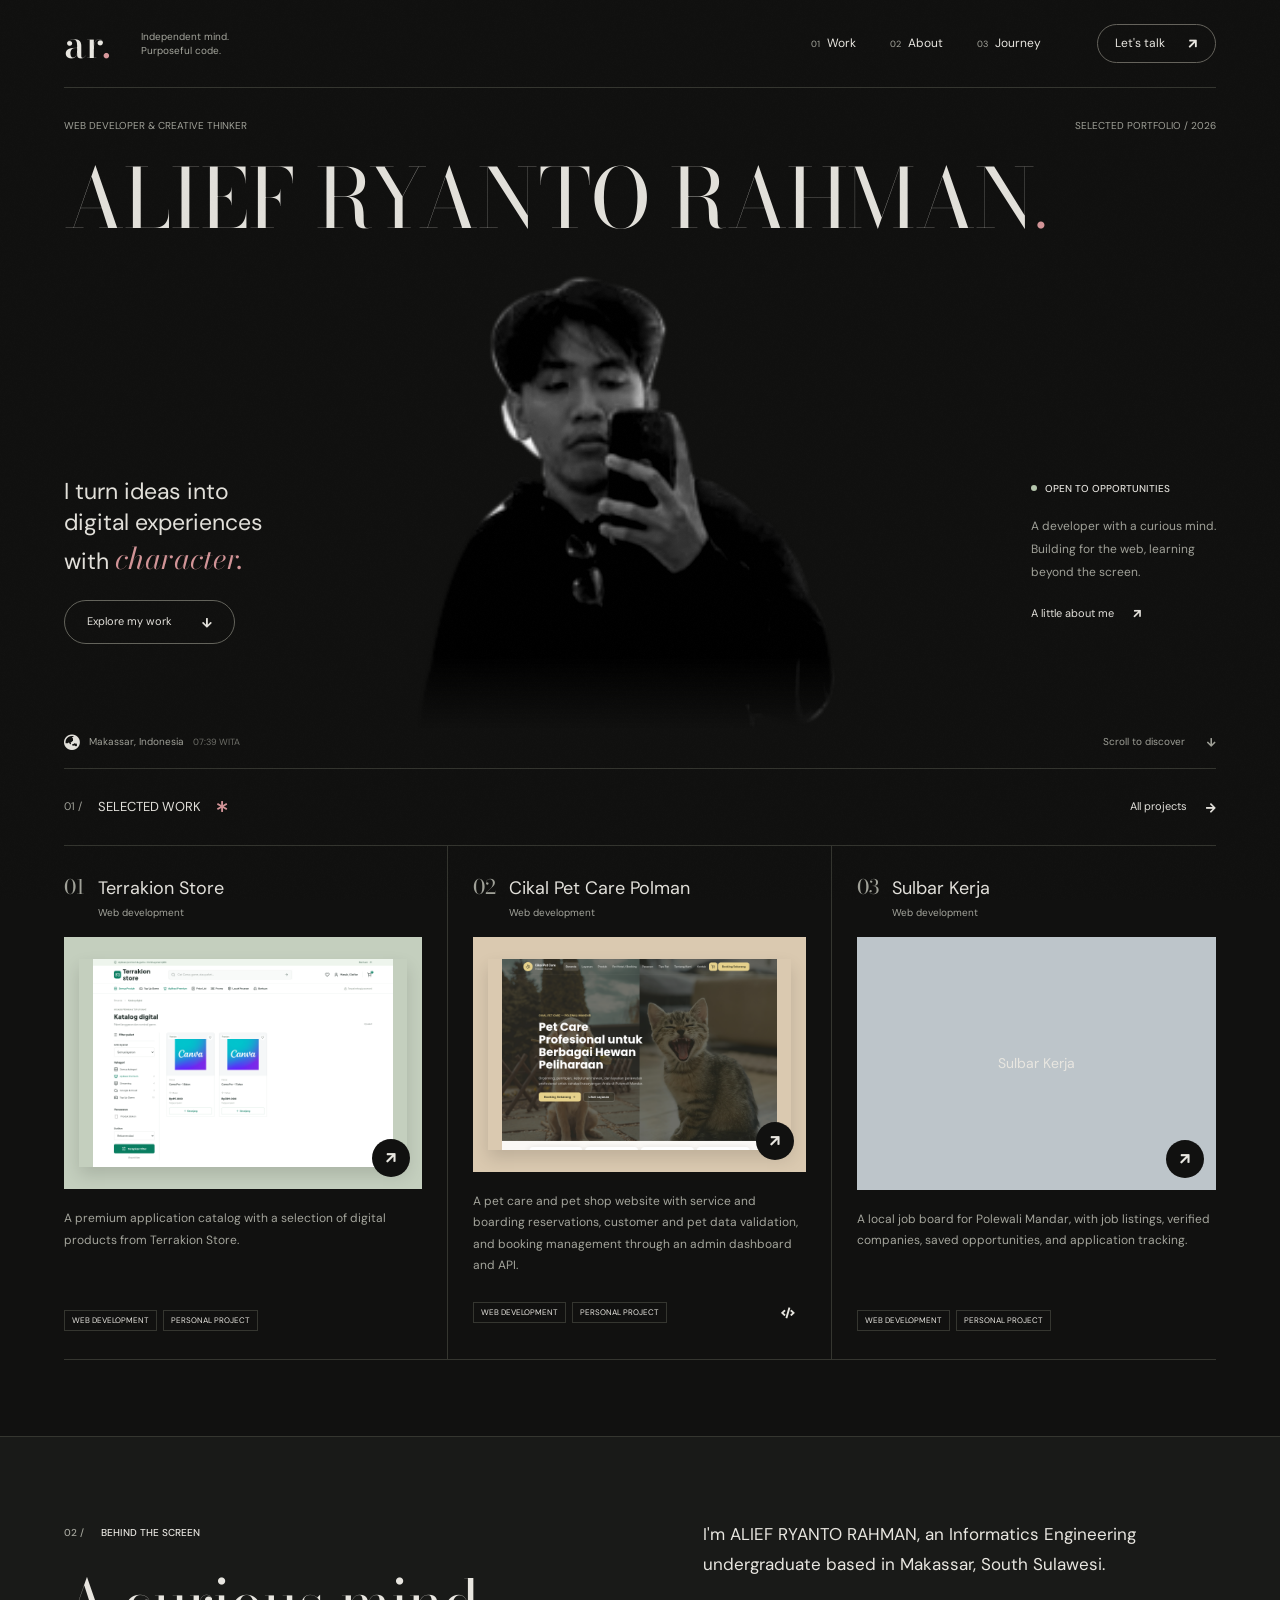
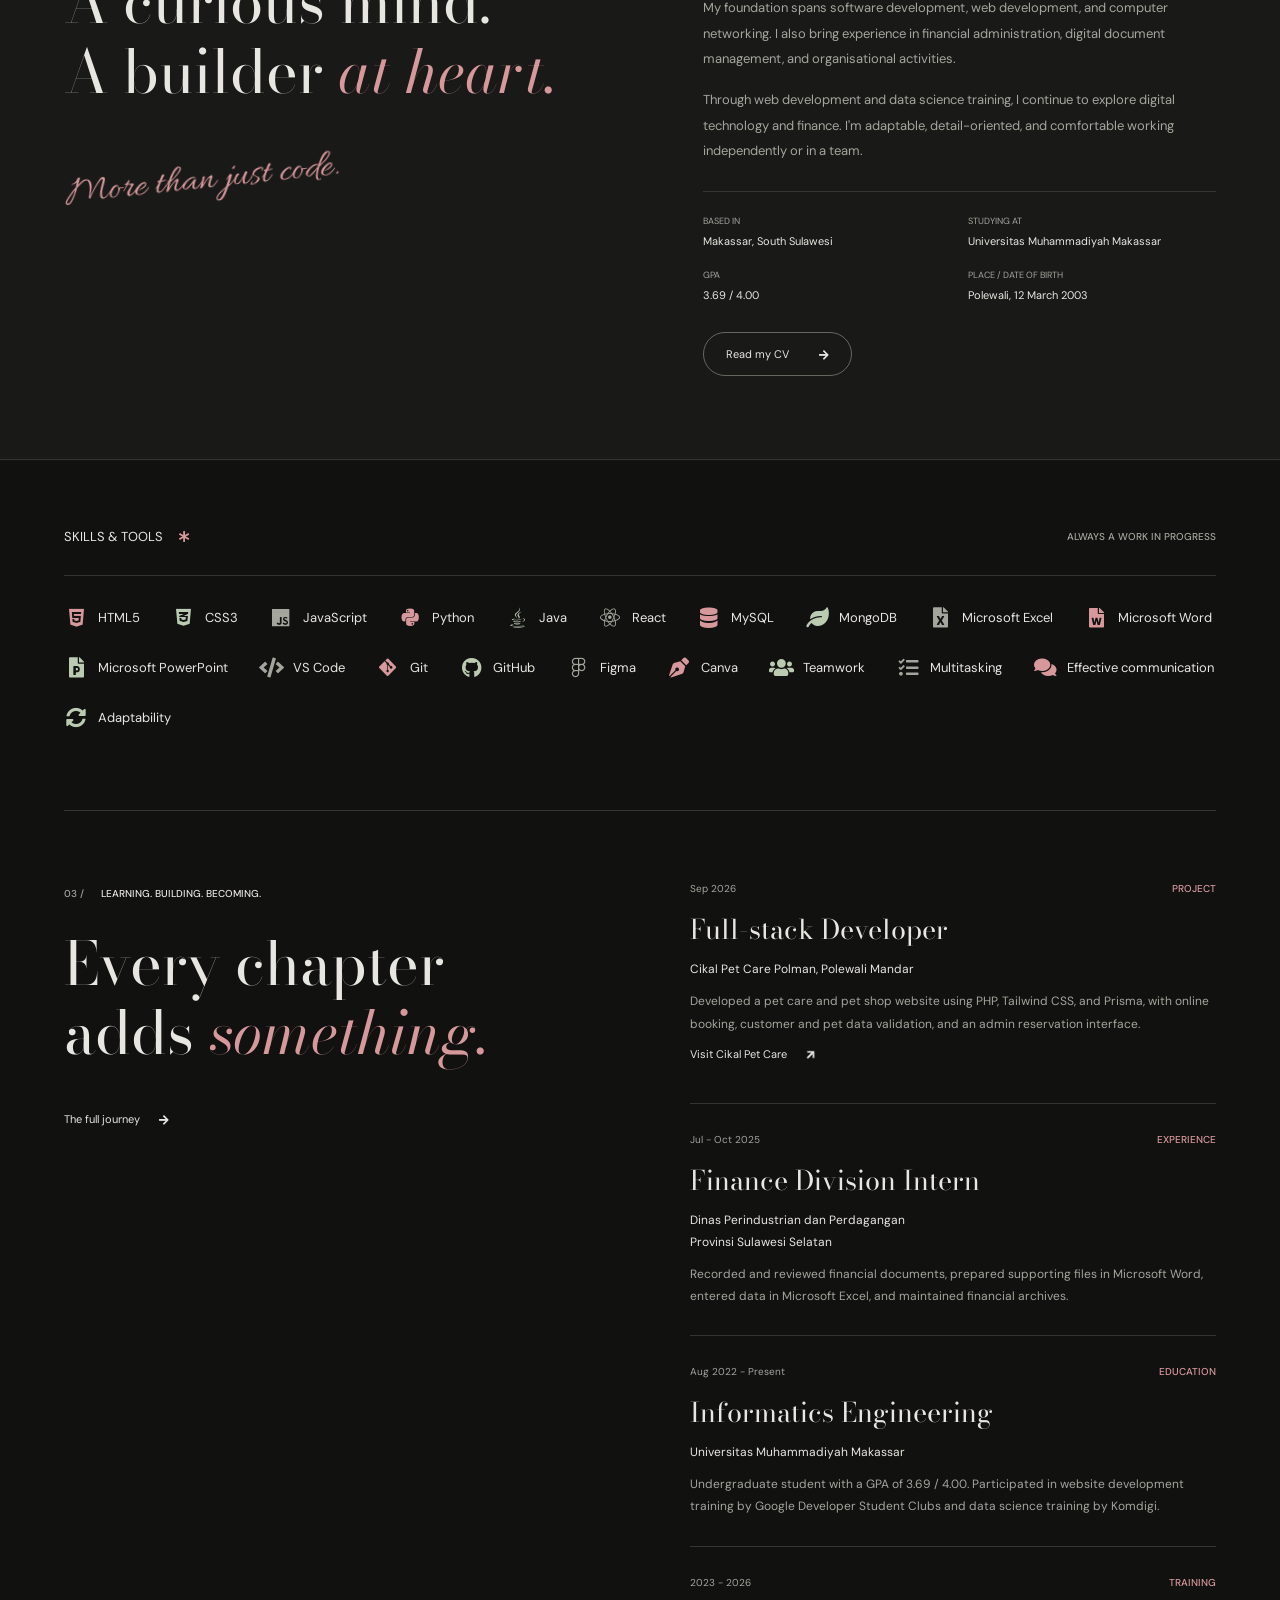
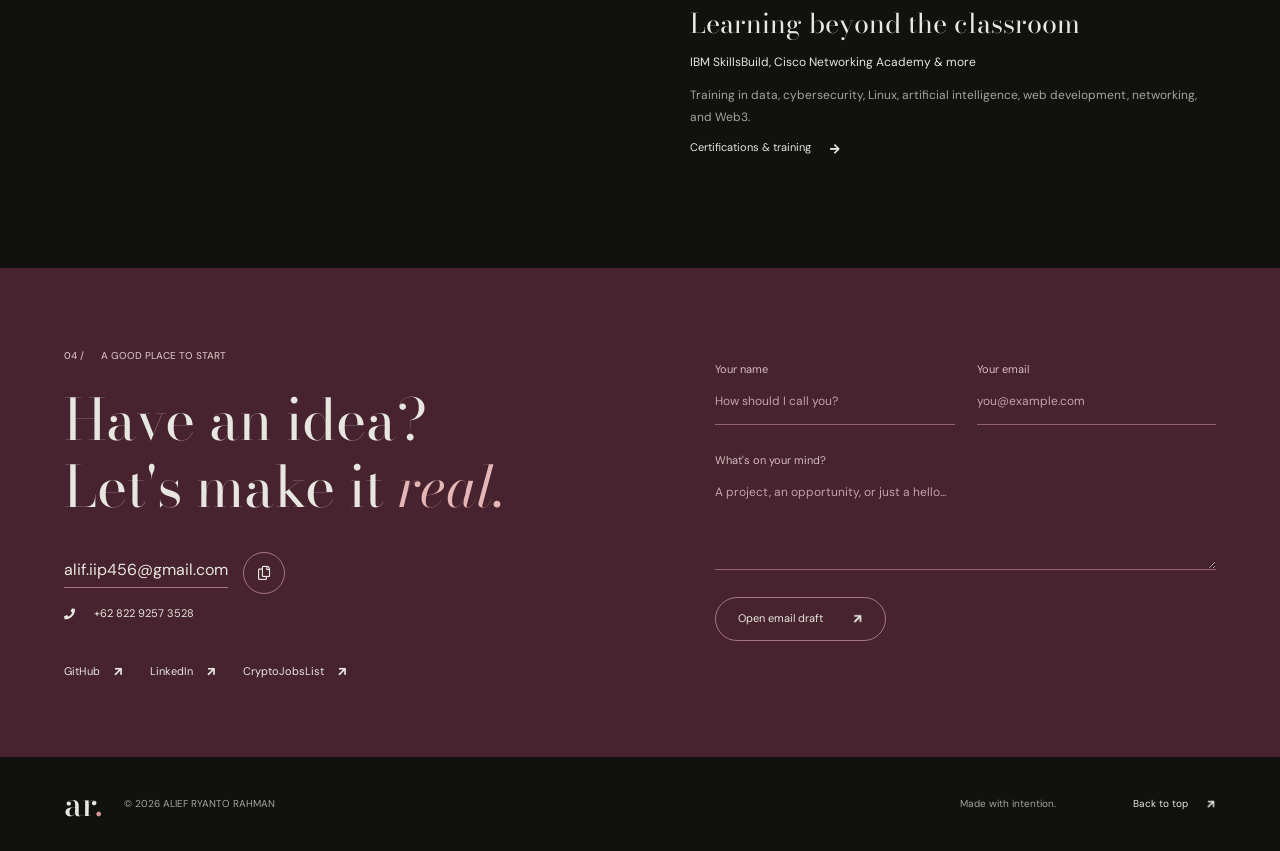
==== commit 721542f6: "Improve hero portrait sizing and refresh project listings" ====
--- a/index.html
+++ b/index.html
@@ -5,7 +5,7 @@
     <meta name="viewport" content="width=device-width, initial-scale=1.0">
     <meta name="keywords" content="ALIEF RYANTO RAHMAN, portfolio, web developer, personal portfolio" />
     <meta name="description" content="ALIEF RYANTO RAHMAN: Informatics Engineering undergraduate in Makassar, web developer, and former finance division intern. Explore projects, experience, and certifications." />
-    <link rel="stylesheet" href="./assets/css/editorial.css">
+    <link rel="stylesheet" href="./assets/css/editorial.css?v=20261027-portrait-2">
     <link rel="stylesheet" href="https://cdnjs.cloudflare.com/ajax/libs/font-awesome/5.15.3/css/all.min.css" integrity="sha512-iBBXm8fW90+nuLcSKlbmrPcLa0OT92xO1BIsZ+ywDWZCvqsWgccV3gFoRBv0z+8dLJgyAHIhR35VZc2oM/gI1w==" crossorigin="anonymous" referrerpolicy="no-referrer" />
     <meta name="theme-color" content="#111110">
     <link rel="icon" href="./assets/images/portrait-cutout.png" type="image/png">
--- a/assets/css/editorial.css
+++ b/assets/css/editorial.css
@@ -52,14 +52,14 @@
 .nav-contact i, .text-link .fa-arrow-up, .pill-link .fa-arrow-up, .social-links .fa-arrow-up { transform: rotate(45deg); }
 .menu-toggle { display: none; width: 44px; height: 44px; align-items: center; justify-content: center; font-size: 18px; }
 
-.hero { width: calc(100% - var(--gutter) * 2); max-width: 1360px; height: min(680px, calc(100svh - 208px)); min-height: 530px; position: relative; margin-inline: auto; isolation: isolate; }
+.hero { width: calc(100% - var(--gutter) * 2); max-width: 1360px; height: min(680px, calc(100svh - 208px)); min-height: 600px; position: relative; margin-inline: auto; isolation: isolate; }
 .hero-kicker { display: flex; justify-content: space-between; padding-top: 30px; font-size: 10px; text-transform: uppercase; color: var(--muted); }
 .hero-title { display: flex; flex-wrap: nowrap; column-gap: .25em; position: absolute; z-index: 2; width: 100%; top: 66px; font-family: var(--serif); font-size: 82px; font-weight: 400; line-height: 1.1; }
 .hero-title > span { display: block; white-space: nowrap; animation: title-enter 1.1s cubic-bezier(.2,.7,.2,1) both; }
 .hero-title > span + span { animation-delay: .1s; }
 .hero-title .accent { font-size: .72em; }
-.hero-portrait-wrap { position: absolute; z-index: 1; width: 500px; left: 49%; bottom: 55px; transform: translateX(-50%) translate(var(--portrait-x, 0px), var(--portrait-y, 0px)); transition: transform .8s cubic-bezier(.2,.7,.2,1); pointer-events: none; }
-.hero-portrait { width: 100%; height: auto; filter: contrast(1.08); mask-image: linear-gradient(#000 85%, transparent 100%); animation: portrait-enter 1.3s .15s both; }
+.hero-portrait-wrap { position: absolute; z-index: 1; width: 560px; top: 120px; left: 49%; bottom: 40px; overflow: hidden; mask-image: linear-gradient(#000 85%, transparent 100%); transform: translateX(-50%) translate(var(--portrait-x, 0px), var(--portrait-y, 0px)); transition: transform .8s cubic-bezier(.2,.7,.2,1); pointer-events: none; }
+.hero-portrait { width: 100%; height: auto; filter: contrast(1.08); animation: portrait-enter 1.3s .15s both; }
 .hero-intro { position: absolute; z-index: 2; left: 0; top: 57%; }
 .hero-intro > p { font-size: 23px; line-height: 1.35; font-weight: 400; }
 .hero-intro em { font-size: 30px; color: var(--rose); }
@@ -210,14 +210,14 @@
 
 @media (min-width: 1600px) {
   .hero-title { font-size: 104px; }
-  .hero-portrait-wrap { width: 560px; }
+  .hero-portrait-wrap { width: 620px; top: 144px; }
   .hero-intro > p { font-size: 27px; }
   .hero-aside { max-width: 230px; }
   .hero-aside > p { font-size: 14px; }
 }
 @media (max-width: 1199px) {
   .hero-title { font-size: 64px; }
-  .hero-portrait-wrap { width: 430px; }
+  .hero-portrait-wrap { width: 460px; top: 100px; }
   .hero-intro > p { font-size: 21px; }
   .hero-aside { max-width: 180px; }
   .hero-aside > p { font-size: 11px; }
@@ -234,7 +234,8 @@
   .site-nav .nav-contact { margin-left: 0; }
   .hero { height: 585px; min-height: 0; }
   .hero-title { font-size: 48px; top: 80px; }
-  .hero-portrait-wrap { width: 355px; left: 49%; bottom: 55px; }
+  .hero-portrait-wrap { width: 355px; top: auto; left: 49%; bottom: 55px; }
+  .hero-portrait { height: auto; }
   .hero-intro { top: 48%; }
   .hero-intro > p { font-size: 18px; }
   .hero-intro em { font-size: 25px; }
